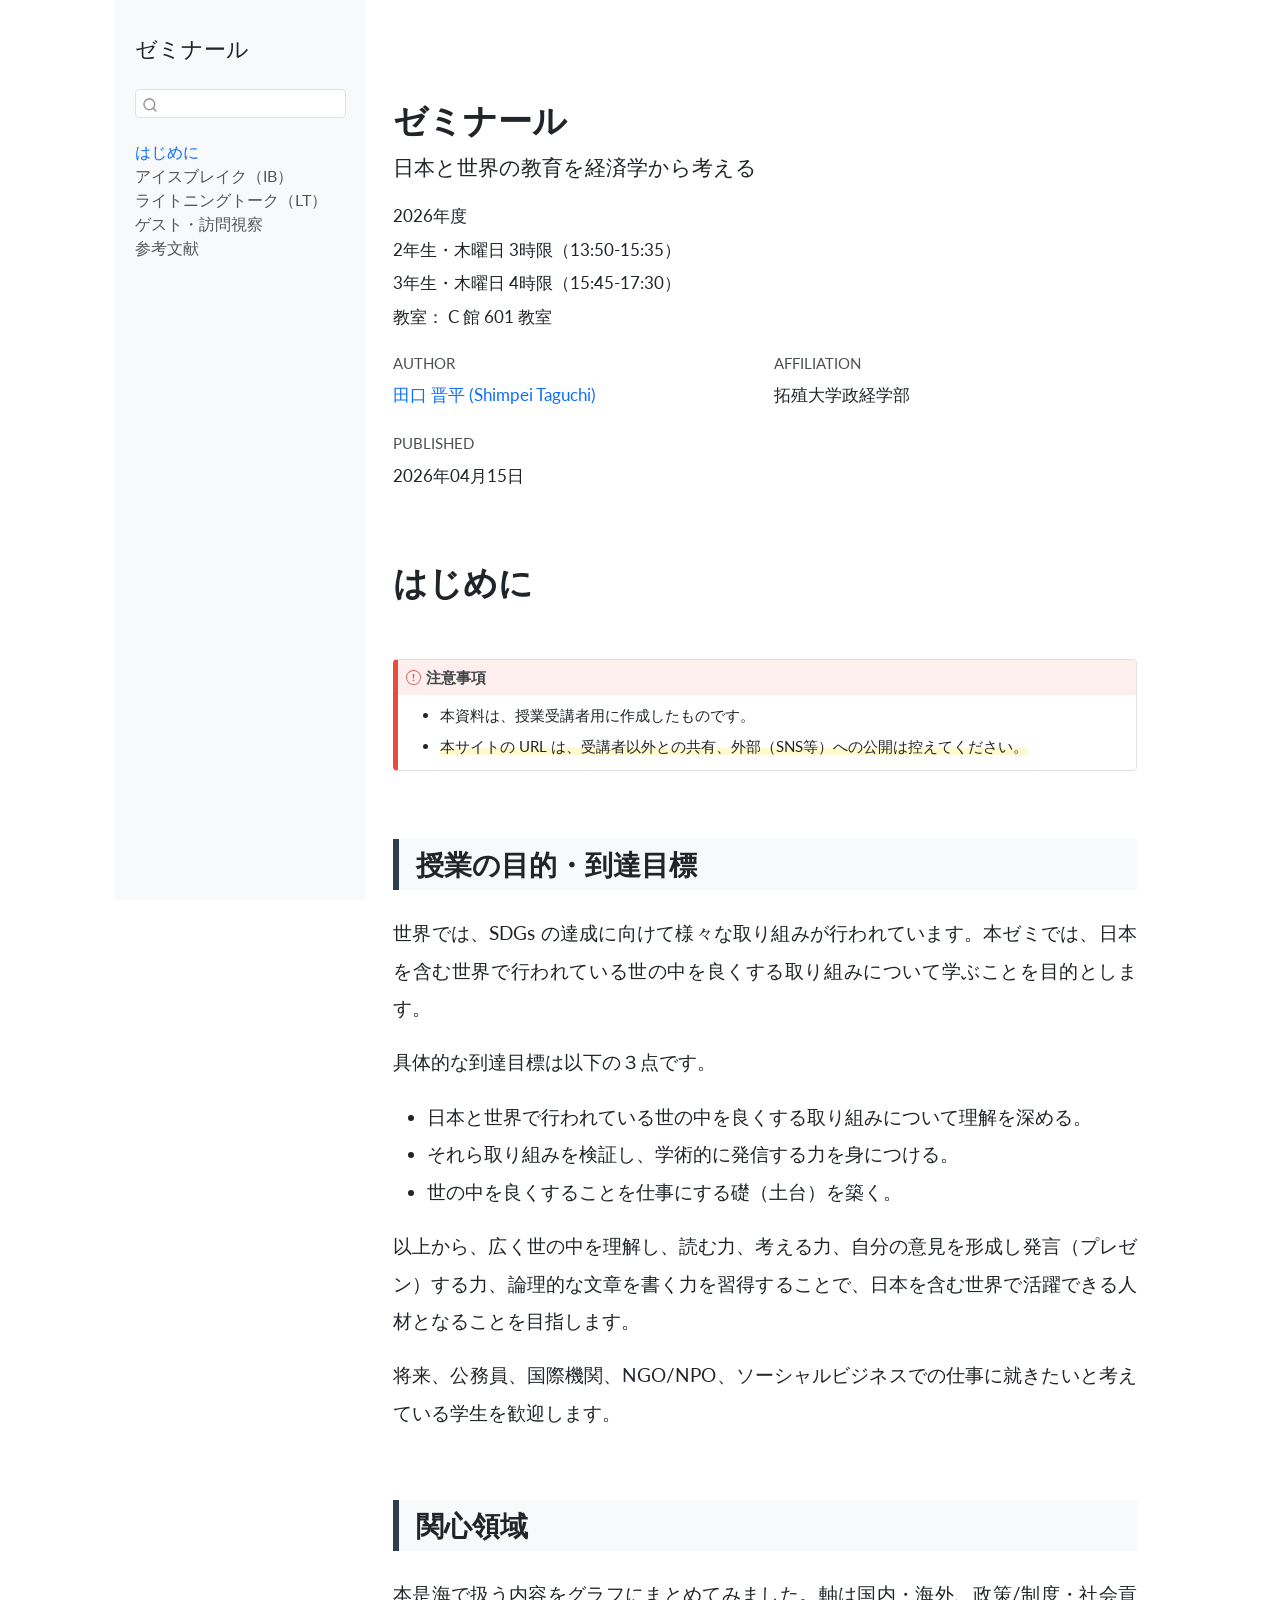
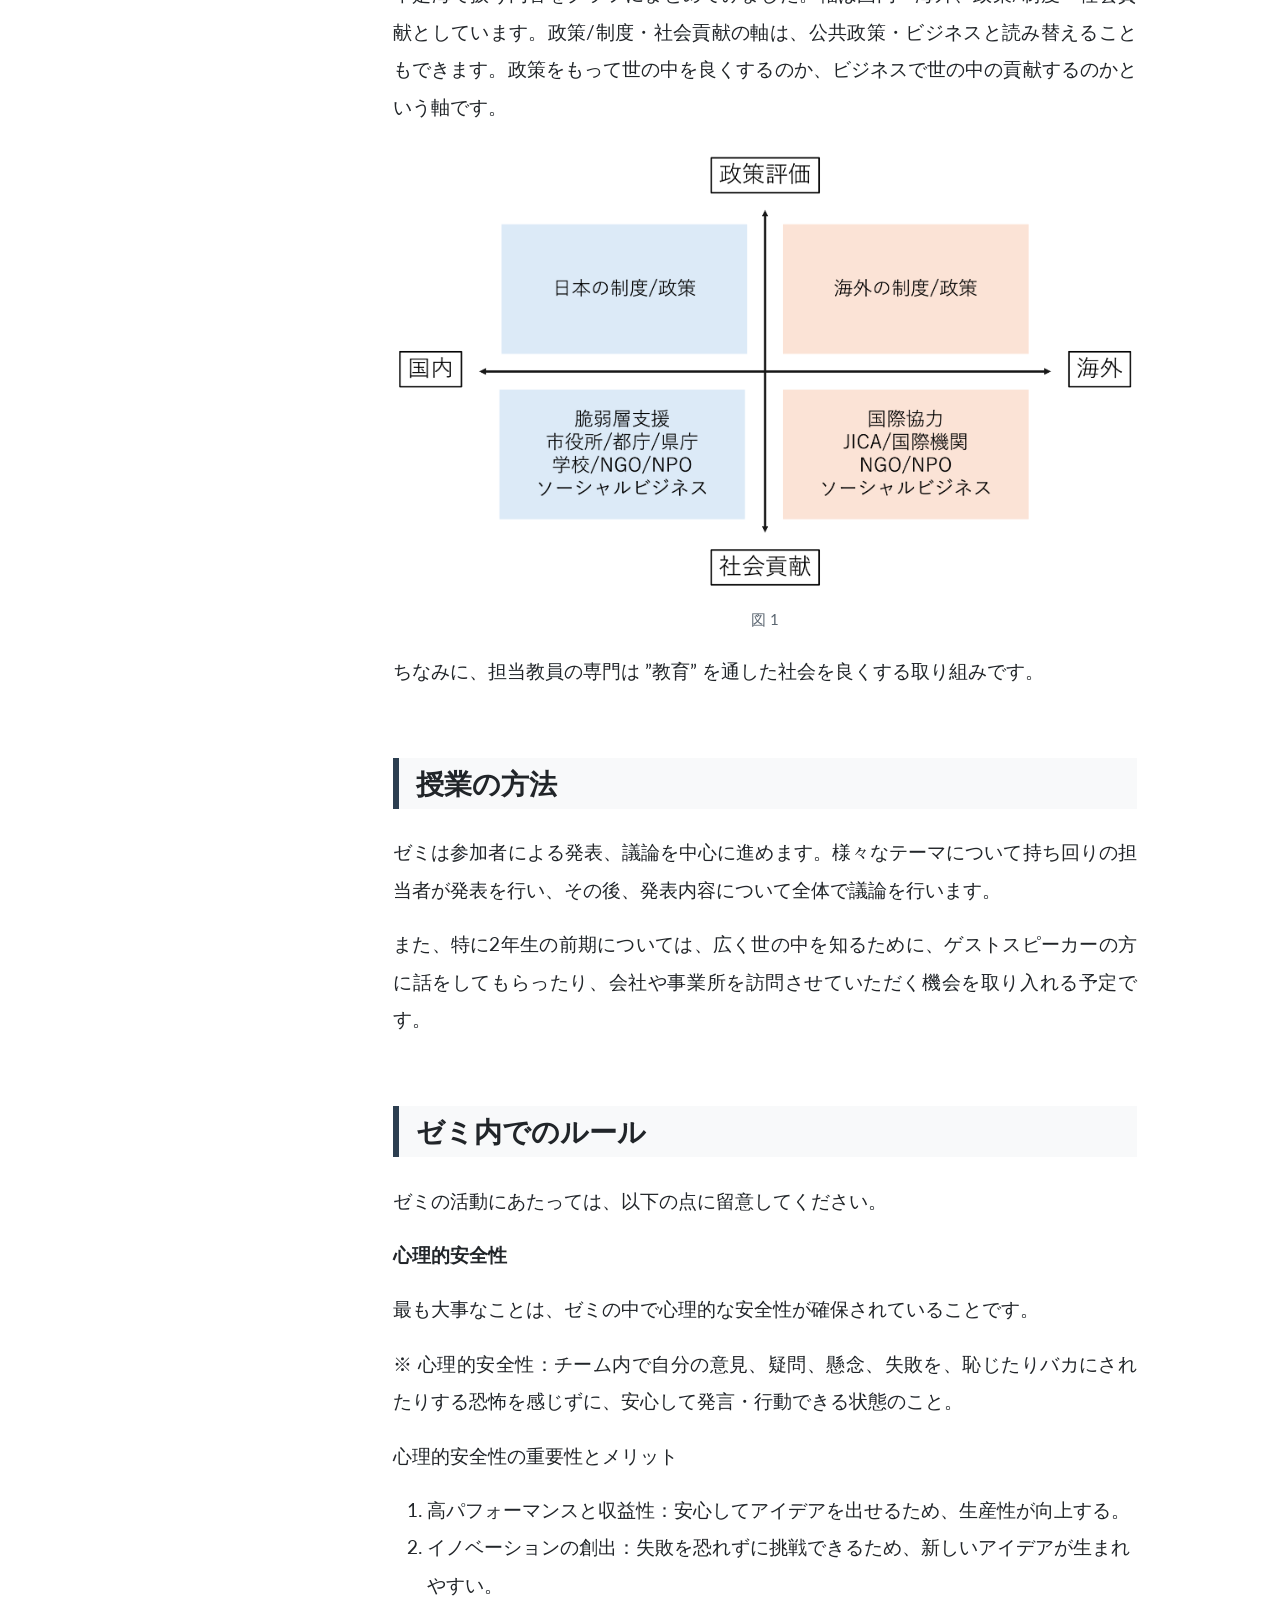
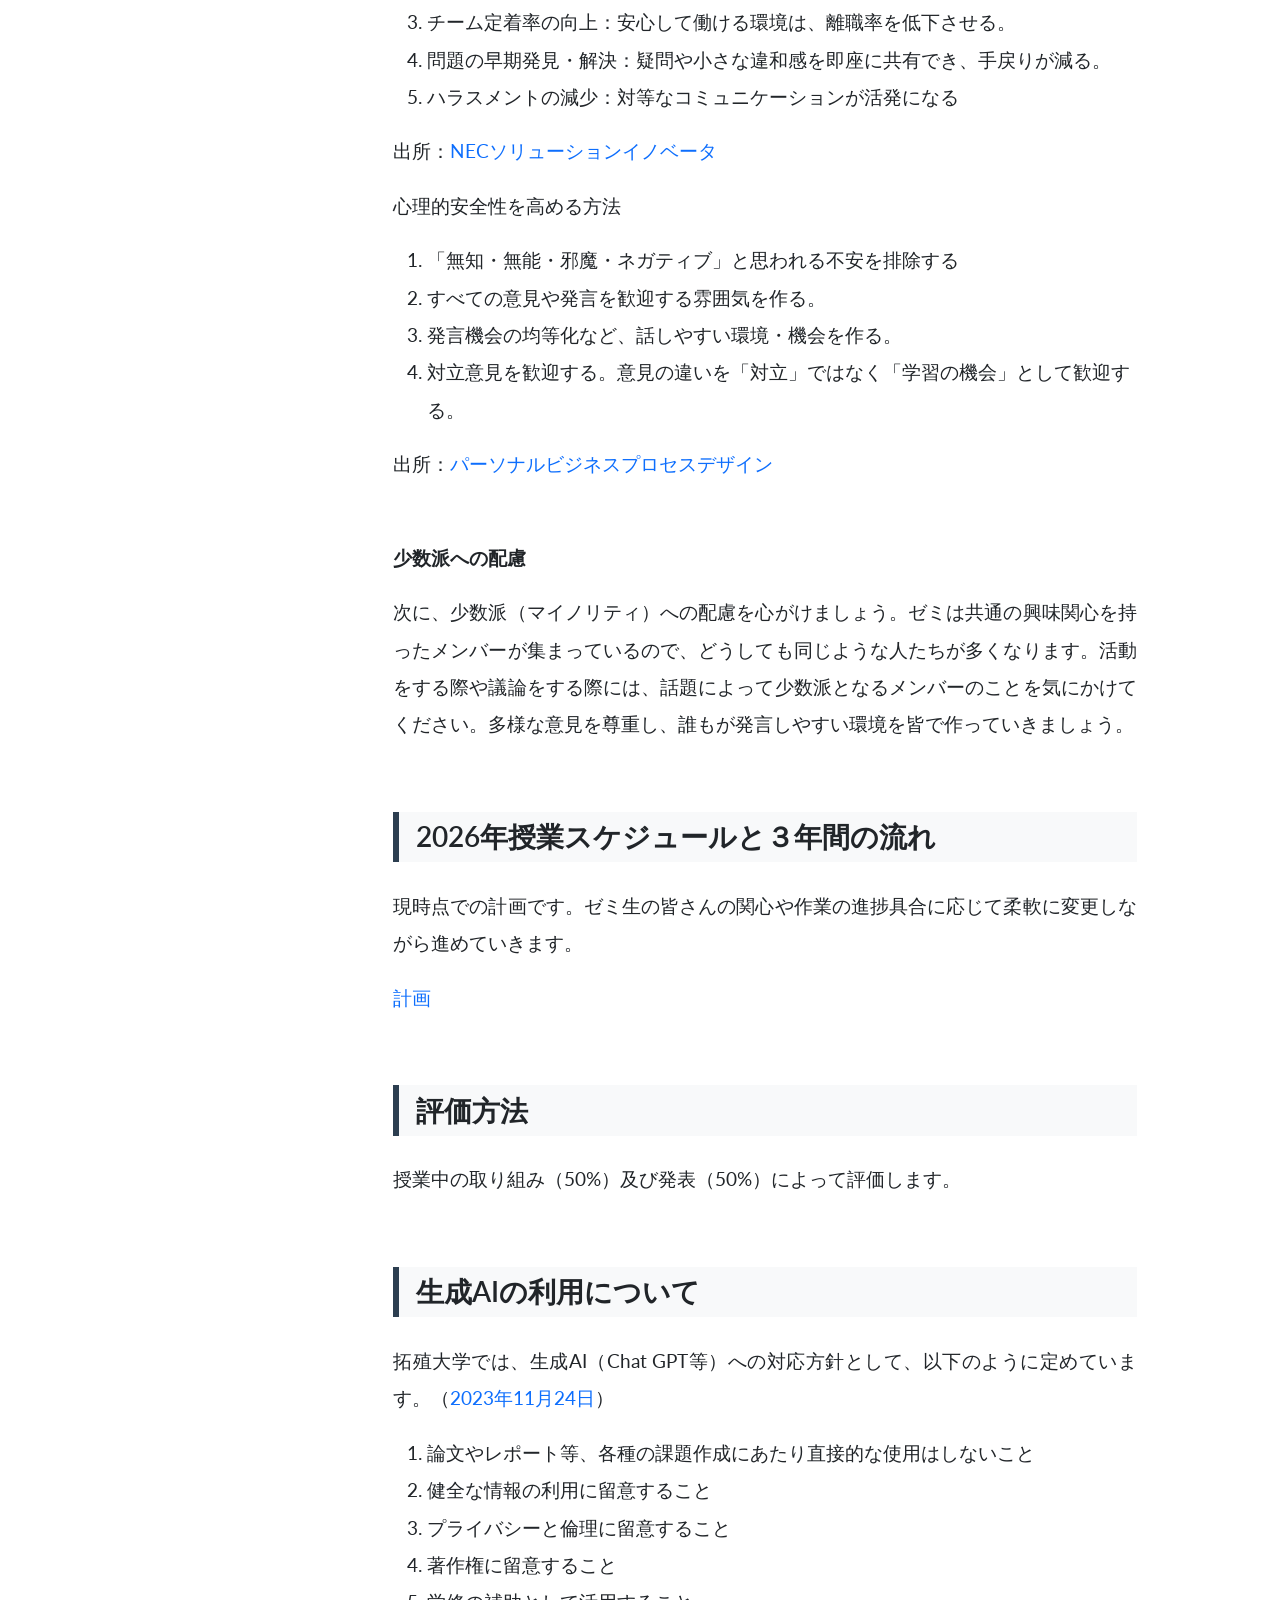
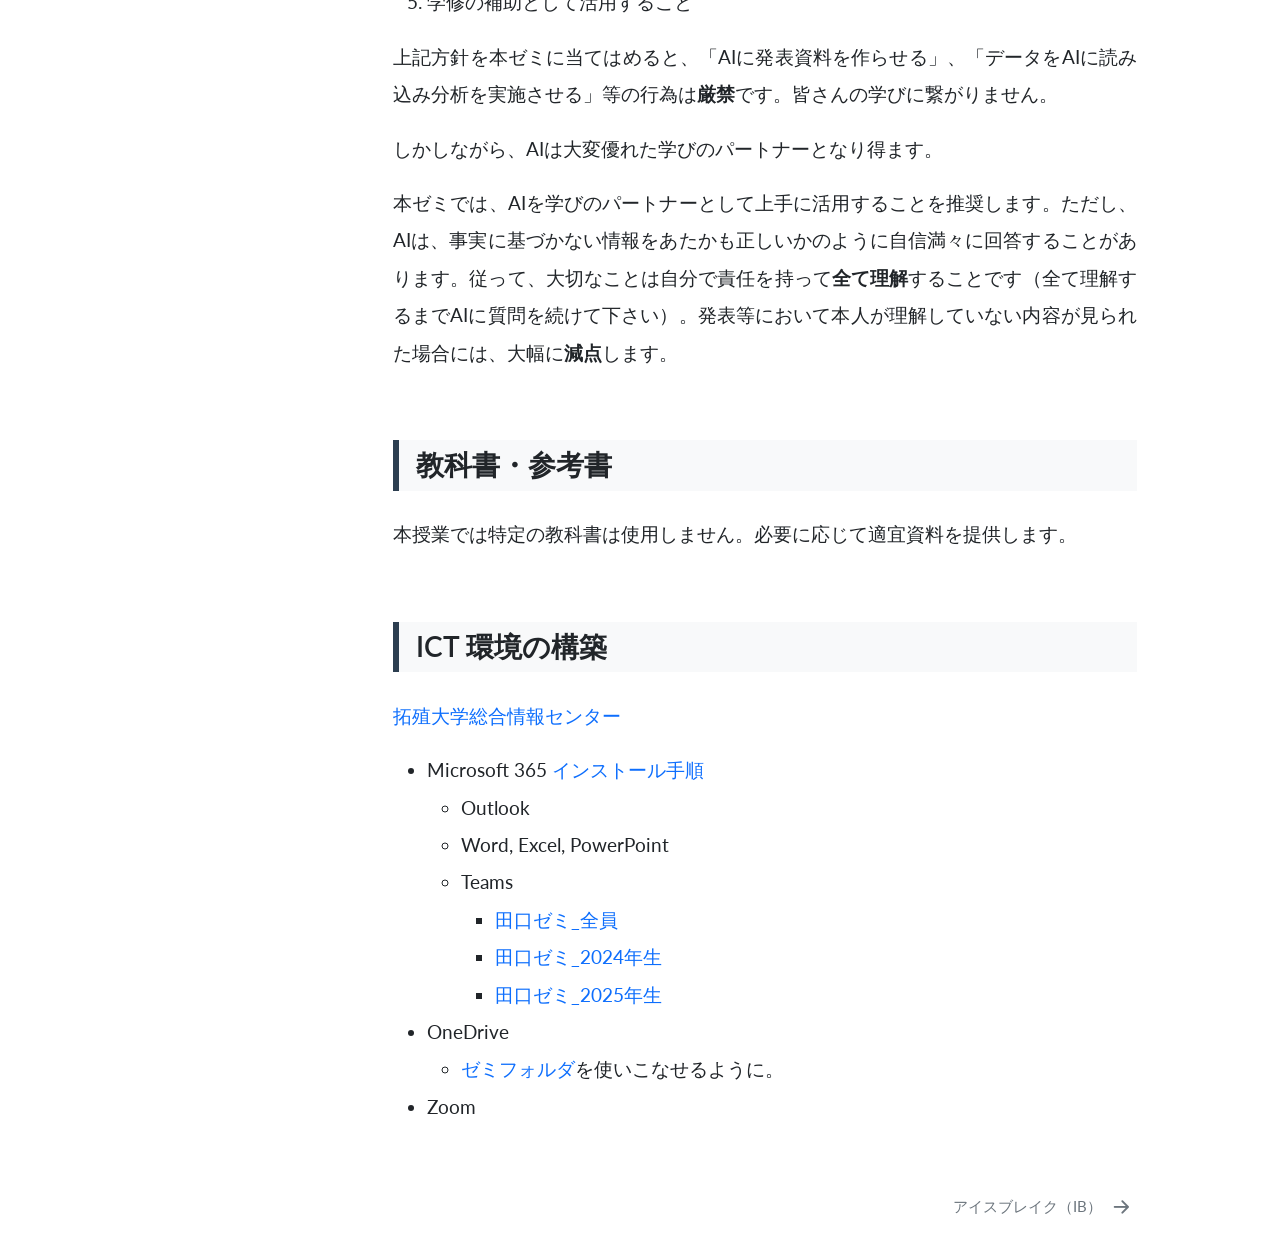
==== index.html @ fc362d79 "Built site for gh-pages" ====
<!DOCTYPE html>
<html xmlns="http://www.w3.org/1999/xhtml" lang="en" xml:lang="en"><head>

<meta charset="utf-8">
<meta name="generator" content="quarto-1.8.27">

<meta name="viewport" content="width=device-width, initial-scale=1.0, user-scalable=yes">

<meta name="author" content="田口 晋平 (Shimpei Taguchi)">
<meta name="description" content="2026年度 2年生・木曜日 3時限（13:50-15:35） 3年生・木曜日 4時限（15:45-17:30） 教室： C 館 601 教室">

<title>ゼミナール</title>
<style>
code{white-space: pre-wrap;}
span.smallcaps{font-variant: small-caps;}
div.columns{display: flex; gap: min(4vw, 1.5em);}
div.column{flex: auto; overflow-x: auto;}
div.hanging-indent{margin-left: 1.5em; text-indent: -1.5em;}
ul.task-list{list-style: none;}
ul.task-list li input[type="checkbox"] {
  width: 0.8em;
  margin: 0 0.8em 0.2em -1em; /* quarto-specific, see https://github.com/quarto-dev/quarto-cli/issues/4556 */ 
  vertical-align: middle;
}
</style>


<script src="site_libs/quarto-nav/quarto-nav.js"></script>
<script src="site_libs/quarto-nav/headroom.min.js"></script>
<script src="site_libs/clipboard/clipboard.min.js"></script>
<script src="site_libs/quarto-search/autocomplete.umd.js"></script>
<script src="site_libs/quarto-search/fuse.min.js"></script>
<script src="site_libs/quarto-search/quarto-search.js"></script>
<meta name="quarto:offset" content="./">
<link href="./icebreak.html" rel="next">
<script src="site_libs/quarto-html/quarto.js" type="module"></script>
<script src="site_libs/quarto-html/tabsets/tabsets.js" type="module"></script>
<script src="site_libs/quarto-html/axe/axe-check.js" type="module"></script>
<script src="site_libs/quarto-html/popper.min.js"></script>
<script src="site_libs/quarto-html/tippy.umd.min.js"></script>
<script src="site_libs/quarto-html/anchor.min.js"></script>
<link href="site_libs/quarto-html/tippy.css" rel="stylesheet">
<link href="site_libs/quarto-html/quarto-syntax-highlighting-ed96de9b727972fe78a7b5d16c58bf87.css" rel="stylesheet" id="quarto-text-highlighting-styles">
<script src="site_libs/bootstrap/bootstrap.min.js"></script>
<link href="site_libs/bootstrap/bootstrap-icons.css" rel="stylesheet">
<link href="site_libs/bootstrap/bootstrap-769085d14d2d0483843472aedb9f3690.min.css" rel="stylesheet" append-hash="true" id="quarto-bootstrap" data-mode="light">
<script id="quarto-search-options" type="application/json">{
  "location": "sidebar",
  "copy-button": false,
  "collapse-after": 3,
  "panel-placement": "start",
  "type": "textbox",
  "limit": 50,
  "keyboard-shortcut": [
    "f",
    "/",
    "s"
  ],
  "show-item-context": false,
  "language": {
    "search-no-results-text": "No results",
    "search-matching-documents-text": "matching documents",
    "search-copy-link-title": "Copy link to search",
    "search-hide-matches-text": "Hide additional matches",
    "search-more-match-text": "more match in this document",
    "search-more-matches-text": "more matches in this document",
    "search-clear-button-title": "Clear",
    "search-text-placeholder": "",
    "search-detached-cancel-button-title": "Cancel",
    "search-submit-button-title": "Submit",
    "search-label": "Search"
  }
}</script>
<meta name="robots" content="noindex, nofollow">


</head>

<body class="nav-sidebar floating fullcontent quarto-light">

<div id="quarto-search-results"></div>
  <header id="quarto-header" class="headroom fixed-top">
  <nav class="quarto-secondary-nav">
    <div class="container-fluid d-flex">
      <button type="button" class="quarto-btn-toggle btn" data-bs-toggle="collapse" role="button" data-bs-target=".quarto-sidebar-collapse-item" aria-controls="quarto-sidebar" aria-expanded="false" aria-label="Toggle sidebar navigation" onclick="if (window.quartoToggleHeadroom) { window.quartoToggleHeadroom(); }">
        <i class="bi bi-layout-text-sidebar-reverse"></i>
      </button>
        <nav class="quarto-page-breadcrumbs" aria-label="breadcrumb"><ol class="breadcrumb"><li class="breadcrumb-item"><a href="./index.html">はじめに</a></li></ol></nav>
        <a class="flex-grow-1" role="navigation" data-bs-toggle="collapse" data-bs-target=".quarto-sidebar-collapse-item" aria-controls="quarto-sidebar" aria-expanded="false" aria-label="Toggle sidebar navigation" onclick="if (window.quartoToggleHeadroom) { window.quartoToggleHeadroom(); }">      
        </a>
      <button type="button" class="btn quarto-search-button" aria-label="Search" onclick="window.quartoOpenSearch();">
        <i class="bi bi-search"></i>
      </button>
    </div>
  </nav>
</header>
<!-- content -->
<div id="quarto-content" class="quarto-container page-columns page-rows-contents page-layout-article">
<!-- sidebar -->
  <nav id="quarto-sidebar" class="sidebar collapse collapse-horizontal quarto-sidebar-collapse-item sidebar-navigation floating overflow-auto">
    <div class="pt-lg-2 mt-2 text-left sidebar-header">
    <div class="sidebar-title mb-0 py-0">
      <a href="./">ゼミナール</a> 
    </div>
      </div>
        <div class="mt-2 flex-shrink-0 align-items-center">
        <div class="sidebar-search">
        <div id="quarto-search" class="" title="Search"></div>
        </div>
        </div>
    <div class="sidebar-menu-container"> 
    <ul class="list-unstyled mt-1">
        <li class="sidebar-item">
  <div class="sidebar-item-container"> 
  <a href="./index.html" class="sidebar-item-text sidebar-link active">
 <span class="menu-text">はじめに</span></a>
  </div>
</li>
        <li class="sidebar-item">
  <div class="sidebar-item-container"> 
  <a href="./icebreak.html" class="sidebar-item-text sidebar-link"><span class="chapter-title">アイスブレイク（IB）</span></a>
  </div>
</li>
        <li class="sidebar-item">
  <div class="sidebar-item-container"> 
  <a href="./lightning_talks.html" class="sidebar-item-text sidebar-link"><span class="chapter-title">ライトニングトーク（LT）</span></a>
  </div>
</li>
        <li class="sidebar-item">
  <div class="sidebar-item-container"> 
  <a href="./guests_visits.html" class="sidebar-item-text sidebar-link"><span class="chapter-title">ゲスト・訪問視察</span></a>
  </div>
</li>
        <li class="sidebar-item">
  <div class="sidebar-item-container"> 
  <a href="./references.html" class="sidebar-item-text sidebar-link">
 <span class="menu-text">参考文献</span></a>
  </div>
</li>
    </ul>
    </div>
</nav>
<div id="quarto-sidebar-glass" class="quarto-sidebar-collapse-item" data-bs-toggle="collapse" data-bs-target=".quarto-sidebar-collapse-item"></div>
<!-- margin-sidebar -->
    
<!-- main -->
<main class="content" id="quarto-document-content">

<header id="title-block-header" class="quarto-title-block default">
<div class="quarto-title">
<h1 class="title">ゼミナール</h1>
<p class="subtitle lead">日本と世界の教育を経済学から考える</p>
</div>

<div>
  <div class="description">
    <p>2026年度<br>
    2年生・木曜日 3時限（13:50-15:35）<br>
    3年生・木曜日 4時限（15:45-17:30）<br>
    教室： C 館 601 教室</p>
  </div>
</div>

<div class="quarto-title-meta-author">
  <div class="quarto-title-meta-heading">Author</div>
  <div class="quarto-title-meta-heading">Affiliation</div>
  
    <div class="quarto-title-meta-contents">
    <p class="author"><a href="https://researchmap.jp/shimpei_taguchi">田口 晋平 (Shimpei Taguchi)</a> </p>
  </div>
  <div class="quarto-title-meta-contents">
        <p class="affiliation">
            拓殖大学政経学部
          </p>
      </div>
  </div>

<div class="quarto-title-meta">

      
    <div>
    <div class="quarto-title-meta-heading">Published</div>
    <div class="quarto-title-meta-contents">
      <p class="date">2026年04月15日</p>
    </div>
  </div>
  
    
  </div>
  


</header>


<section id="はじめに" class="level1 unnumbered">
<h1 class="unnumbered">はじめに</h1>
<div style="margin-top: 3.0em;">

</div>
<div class="callout callout-style-default callout-important callout-titled">
<div class="callout-header d-flex align-content-center">
<div class="callout-icon-container">
<i class="callout-icon"></i>
</div>
<div class="callout-title-container flex-fill">
<span class="screen-reader-only">Important</span>注意事項
</div>
</div>
<div class="callout-body-container callout-body">
<ul>
<li>本資料は、授業受講者用に作成したものです。</li>
<li><span class="marker">本サイトの URL は、受講者以外との共有、外部（SNS等）への公開は控えてください。</span></li>
</ul>
</div>
</div>
<section id="授業の目的到達目標" class="level2">
<h2 class="anchored" data-anchor-id="授業の目的到達目標">授業の目的・到達目標</h2>
<p>世界では、SDGs の達成に向けて様々な取り組みが行われています。本ゼミでは、日本を含む世界で行われている世の中を良くする取り組みについて学ぶことを目的とします。</p>
<p>具体的な到達目標は以下の３点です。</p>
<ul>
<li>日本と世界で行われている世の中を良くする取り組みについて理解を深める。<br>
</li>
<li>それら取り組みを検証し、学術的に発信する力を身につける。<br>
</li>
<li>世の中を良くすることを仕事にする礎（土台）を築く。</li>
</ul>
<p>以上から、広く世の中を理解し、読む力、考える力、自分の意見を形成し発言（プレゼン）する力、論理的な文章を書く力を習得することで、日本を含む世界で活躍できる人材となることを目指します。</p>
<p>将来、公務員、国際機関、NGO/NPO、ソーシャルビジネスでの仕事に就きたいと考えている学生を歓迎します。</p>
</section>
<section id="関心領域" class="level2">
<h2 class="anchored" data-anchor-id="関心領域">関心領域</h2>
<p>本是海で扱う内容をグラフにまとめてみました。軸は国内・海外、政策/制度・社会貢献としています。政策/制度・社会貢献の軸は、公共政策・ビジネスと読み替えることもできます。政策をもって世の中を良くするのか、ビジネスで世の中の貢献するのかという軸です。</p>
<div style="margin-top: 1.5em;">

</div>
<div id="fig-index-1" class="quarto-float quarto-figure quarto-figure-center anchored" width="100%">
<figure class="quarto-float quarto-float-fig figure">
<div aria-describedby="fig-index-1-caption-0ceaefa1-69ba-4598-a22c-09a6ac19f8ca">
<img src="images/index/index-1.png" id="fig-index-1" class="img-fluid figure-img" style="width:100.0%">
</div>
<figcaption class="quarto-float-caption-bottom quarto-float-caption quarto-float-fig quarto-uncaptioned" id="fig-index-1-caption-0ceaefa1-69ba-4598-a22c-09a6ac19f8ca">
図&nbsp;1
</figcaption>
</figure>
</div>
<p>ちなみに、担当教員の専門は ”教育” を通した社会を良くする取り組みです。</p>
</section>
<section id="授業の方法" class="level2">
<h2 class="anchored" data-anchor-id="授業の方法">授業の方法</h2>
<p>ゼミは参加者による発表、議論を中心に進めます。様々なテーマについて持ち回りの担当者が発表を行い、その後、発表内容について全体で議論を行います。</p>
<p>また、特に2年生の前期については、広く世の中を知るために、ゲストスピーカーの方に話をしてもらったり、会社や事業所を訪問させていただく機会を取り入れる予定です。</p>
</section>
<section id="ゼミ内でのルール" class="level2">
<h2 class="anchored" data-anchor-id="ゼミ内でのルール">ゼミ内でのルール</h2>
<p>ゼミの活動にあたっては、以下の点に留意してください。</p>
<p><strong>心理的安全性</strong></p>
<p>最も大事なことは、ゼミの中で心理的な安全性が確保されていることです。</p>
<p>※ 心理的安全性：チーム内で自分の意見、疑問、懸念、失敗を、恥じたりバカにされたりする恐怖を感じずに、安心して発言・行動できる状態のこと。</p>
<p>心理的安全性の重要性とメリット</p>
<ol type="1">
<li>高パフォーマンスと収益性：安心してアイデアを出せるため、生産性が向上する。<br>
</li>
<li>イノベーションの創出：失敗を恐れずに挑戦できるため、新しいアイデアが生まれやすい。<br>
</li>
<li>チーム定着率の向上：安心して働ける環境は、離職率を低下させる。<br>
</li>
<li>問題の早期発見・解決：疑問や小さな違和感を即座に共有でき、手戻りが減る。<br>
</li>
<li>ハラスメントの減少：対等なコミュニケーションが活発になる</li>
</ol>
<p>出所：<a href="https://www.nec-solutioninnovators.co.jp/sp/contents/column/20230609_psychological-safety.html">NECソリューションイノベータ</a></p>
<p>心理的安全性を高める方法</p>
<ol type="1">
<li>「無知・無能・邪魔・ネガティブ」と思われる不安を排除する<br>
</li>
<li>すべての意見や発言を歓迎する雰囲気を作る。<br>
</li>
<li>発言機会の均等化など、話しやすい環境・機会を作る。<br>
</li>
<li>対立意見を歓迎する。意見の違いを「対立」ではなく「学習の機会」として歓迎する。</li>
</ol>
<p>出所：<a href="https://www.persol-bd.co.jp/service/hrsolution/s-hr/column/psychological-safety/">パーソナルビジネスプロセスデザイン</a></p>
<div style="margin-top: 3.0em;">

</div>
<p><strong>少数派への配慮</strong></p>
<p>次に、少数派（マイノリティ）への配慮を心がけましょう。ゼミは共通の興味関心を持ったメンバーが集まっているので、どうしても同じような人たちが多くなります。活動をする際や議論をする際には、話題によって少数派となるメンバーのことを気にかけてください。多様な意見を尊重し、誰もが発言しやすい環境を皆で作っていきましょう。</p>
</section>
<section id="年授業スケジュールと３年間の流れ" class="level2">
<h2 class="anchored" data-anchor-id="年授業スケジュールと３年間の流れ">2026年授業スケジュールと３年間の流れ</h2>
<p>現時点での計画です。ゼミ生の皆さんの関心や作業の進捗具合に応じて柔軟に変更しながら進めていきます。</p>
<p><a href="https://takudai-my.sharepoint.com/:x:/r/personal/staguchi_takushoku-u_ac_jp/Documents/%E3%82%BC%E3%83%9F%E3%83%8A%E3%83%BC%E3%83%AB/%E8%A8%88%E7%94%BB_2026.xlsx?d=weab57bd9014f40baa2570433808f3c9d&amp;csf=1&amp;web=1&amp;e=aO1sUr">計画</a></p>
</section>
<section id="評価方法" class="level2">
<h2 class="anchored" data-anchor-id="評価方法">評価方法</h2>
<p>授業中の取り組み（50%）及び発表（50%）によって評価します。</p>
</section>
<section id="生成aiの利用について" class="level2">
<h2 class="anchored" data-anchor-id="生成aiの利用について">生成AIの利用について</h2>
<p>拓殖大学では、生成AI（Chat GPT等）への対応方針として、以下のように定めています。（<a href="https://www.takushoku-u.ac.jp/newsportal/summary/summary_231124_18958.html">2023年11月24日</a>）</p>
<ol type="1">
<li>論文やレポート等、各種の課題作成にあたり直接的な使用はしないこと</li>
<li>健全な情報の利用に留意すること</li>
<li>プライバシーと倫理に留意すること</li>
<li>著作権に留意すること</li>
<li>学修の補助として活用すること</li>
</ol>
<p>上記方針を本ゼミに当てはめると、「AIに発表資料を作らせる」、「データをAIに読み込み分析を実施させる」等の行為は<strong>厳禁</strong>です。皆さんの学びに繋がりません。</p>
<p>しかしながら、AIは大変優れた学びのパートナーとなり得ます。</p>
<p>本ゼミでは、AIを学びのパートナーとして上手に活用することを推奨します。ただし、AIは、事実に基づかない情報をあたかも正しいかのように自信満々に回答することがあります。従って、大切なことは自分で責任を持って<strong>全て理解</strong>することです（全て理解するまでAIに質問を続けて下さい）。発表等において本人が理解していない内容が見られた場合には、大幅に<strong>減点</strong>します。</p>
</section>
<section id="教科書参考書" class="level2">
<h2 class="anchored" data-anchor-id="教科書参考書">教科書・参考書</h2>
<p>本授業では特定の教科書は使用しません。必要に応じて適宜資料を提供します。</p>
</section>
<section id="ict-環境の構築" class="level2">
<h2 class="anchored" data-anchor-id="ict-環境の構築">ICT 環境の構築</h2>
<p><a href="http://www.cnc.takushoku-u.ac.jp/outer/user_guidance_menu.html">拓殖大学総合情報センター</a></p>
<ul>
<li>Microsoft 365 <a href="http://www.cnc.takushoku-u.ac.jp/outer/contents/updatefile/on-line_Student_Office365install_win.pdf">インストール手順</a>
<ul>
<li>Outlook</li>
<li>Word, Excel, PowerPoint</li>
<li>Teams
<ul>
<li><a href="https://teams.microsoft.com/l/team/19%3A72ztK_Y2_dN5E0EHVqcl9TFZdrFqY4KZFjgfEYz9vOI1%40thread.tacv2/conversations?groupId=a20038f8-eb81-46f9-8004-b5cad00efaf1&amp;tenantId=a20c76e1-5947-4f7e-8aaf-3b9f801ae49c">田口ゼミ_全員</a></li>
<li><a href="https://teams.microsoft.com/l/team/19%3A_kKPOcA1acws1GO91HDeYIVk_yO3RDIZPyUujkN_5yw1%40thread.tacv2/conversations?groupId=b7600c78-c5f7-4322-b65a-695452da9d76&amp;tenantId=a20c76e1-5947-4f7e-8aaf-3b9f801ae49c">田口ゼミ_2024年生</a></li>
<li><a href="https://teams.microsoft.com/l/team/19%3ATXpWQHPtJImGBigdFLFOykKvGMYjbVGNvivxiqhS0o01%40thread.tacv2/conversations?groupId=97cd7619-8dbd-405b-8168-826bac317ece&amp;tenantId=a20c76e1-5947-4f7e-8aaf-3b9f801ae49c">田口ゼミ_2025年生</a></li>
</ul></li>
</ul></li>
<li>OneDrive
<ul>
<li><a href="https://takudai-my.sharepoint.com/:f:/r/personal/staguchi_takushoku-u_ac_jp/Documents/%E3%82%BC%E3%83%9F%E3%83%8A%E3%83%BC%E3%83%AB?csf=1&amp;web=1&amp;e=qQRvFr">ゼミフォルダ</a>を使いこなせるように。</li>
</ul></li>
<li>Zoom</li>
</ul>


</section>
</section>

</main> <!-- /main -->
<script id="quarto-html-after-body" type="application/javascript">
  window.document.addEventListener("DOMContentLoaded", function (event) {
    const icon = "";
    const anchorJS = new window.AnchorJS();
    anchorJS.options = {
      placement: 'right',
      icon: icon
    };
    anchorJS.add('.anchored');
    const isCodeAnnotation = (el) => {
      for (const clz of el.classList) {
        if (clz.startsWith('code-annotation-')) {                     
          return true;
        }
      }
      return false;
    }
    const onCopySuccess = function(e) {
      // button target
      const button = e.trigger;
      // don't keep focus
      button.blur();
      // flash "checked"
      button.classList.add('code-copy-button-checked');
      var currentTitle = button.getAttribute("title");
      button.setAttribute("title", "Copied!");
      let tooltip;
      if (window.bootstrap) {
        button.setAttribute("data-bs-toggle", "tooltip");
        button.setAttribute("data-bs-placement", "left");
        button.setAttribute("data-bs-title", "Copied!");
        tooltip = new bootstrap.Tooltip(button, 
          { trigger: "manual", 
            customClass: "code-copy-button-tooltip",
            offset: [0, -8]});
        tooltip.show();    
      }
      setTimeout(function() {
        if (tooltip) {
          tooltip.hide();
          button.removeAttribute("data-bs-title");
          button.removeAttribute("data-bs-toggle");
          button.removeAttribute("data-bs-placement");
        }
        button.setAttribute("title", currentTitle);
        button.classList.remove('code-copy-button-checked');
      }, 1000);
      // clear code selection
      e.clearSelection();
    }
    const getTextToCopy = function(trigger) {
      const outerScaffold = trigger.parentElement.cloneNode(true);
      const codeEl = outerScaffold.querySelector('code');
      for (const childEl of codeEl.children) {
        if (isCodeAnnotation(childEl)) {
          childEl.remove();
        }
      }
      return codeEl.innerText;
    }
    const clipboard = new window.ClipboardJS('.code-copy-button:not([data-in-quarto-modal])', {
      text: getTextToCopy
    });
    clipboard.on('success', onCopySuccess);
    if (window.document.getElementById('quarto-embedded-source-code-modal')) {
      const clipboardModal = new window.ClipboardJS('.code-copy-button[data-in-quarto-modal]', {
        text: getTextToCopy,
        container: window.document.getElementById('quarto-embedded-source-code-modal')
      });
      clipboardModal.on('success', onCopySuccess);
    }
      var localhostRegex = new RegExp(/^(?:http|https):\/\/localhost\:?[0-9]*\//);
      var mailtoRegex = new RegExp(/^mailto:/);
        var filterRegex = new RegExp('/' + window.location.host + '/');
      var isInternal = (href) => {
          return filterRegex.test(href) || localhostRegex.test(href) || mailtoRegex.test(href);
      }
      // Inspect non-navigation links and adorn them if external
     var links = window.document.querySelectorAll('a[href]:not(.nav-link):not(.navbar-brand):not(.toc-action):not(.sidebar-link):not(.sidebar-item-toggle):not(.pagination-link):not(.no-external):not([aria-hidden]):not(.dropdown-item):not(.quarto-navigation-tool):not(.about-link)');
      for (var i=0; i<links.length; i++) {
        const link = links[i];
        if (!isInternal(link.href)) {
          // undo the damage that might have been done by quarto-nav.js in the case of
          // links that we want to consider external
          if (link.dataset.originalHref !== undefined) {
            link.href = link.dataset.originalHref;
          }
            // target, if specified
            link.setAttribute("target", "_blank");
            if (link.getAttribute("rel") === null) {
              link.setAttribute("rel", "noopener");
            }
        }
      }
    function tippyHover(el, contentFn, onTriggerFn, onUntriggerFn) {
      const config = {
        allowHTML: true,
        maxWidth: 500,
        delay: 100,
        arrow: false,
        appendTo: function(el) {
            return el.parentElement;
        },
        interactive: true,
        interactiveBorder: 10,
        theme: 'quarto',
        placement: 'bottom-start',
      };
      if (contentFn) {
        config.content = contentFn;
      }
      if (onTriggerFn) {
        config.onTrigger = onTriggerFn;
      }
      if (onUntriggerFn) {
        config.onUntrigger = onUntriggerFn;
      }
      window.tippy(el, config); 
    }
    const noterefs = window.document.querySelectorAll('a[role="doc-noteref"]');
    for (var i=0; i<noterefs.length; i++) {
      const ref = noterefs[i];
      tippyHover(ref, function() {
        // use id or data attribute instead here
        let href = ref.getAttribute('data-footnote-href') || ref.getAttribute('href');
        try { href = new URL(href).hash; } catch {}
        const id = href.replace(/^#\/?/, "");
        const note = window.document.getElementById(id);
        if (note) {
          return note.innerHTML;
        } else {
          return "";
        }
      });
    }
    const xrefs = window.document.querySelectorAll('a.quarto-xref');
    const processXRef = (id, note) => {
      // Strip column container classes
      const stripColumnClz = (el) => {
        el.classList.remove("page-full", "page-columns");
        if (el.children) {
          for (const child of el.children) {
            stripColumnClz(child);
          }
        }
      }
      stripColumnClz(note)
      if (id === null || id.startsWith('sec-')) {
        // Special case sections, only their first couple elements
        const container = document.createElement("div");
        if (note.children && note.children.length > 2) {
          container.appendChild(note.children[0].cloneNode(true));
          for (let i = 1; i < note.children.length; i++) {
            const child = note.children[i];
            if (child.tagName === "P" && child.innerText === "") {
              continue;
            } else {
              container.appendChild(child.cloneNode(true));
              break;
            }
          }
          if (window.Quarto?.typesetMath) {
            window.Quarto.typesetMath(container);
          }
          return container.innerHTML
        } else {
          if (window.Quarto?.typesetMath) {
            window.Quarto.typesetMath(note);
          }
          return note.innerHTML;
        }
      } else {
        // Remove any anchor links if they are present
        const anchorLink = note.querySelector('a.anchorjs-link');
        if (anchorLink) {
          anchorLink.remove();
        }
        if (window.Quarto?.typesetMath) {
          window.Quarto.typesetMath(note);
        }
        if (note.classList.contains("callout")) {
          return note.outerHTML;
        } else {
          return note.innerHTML;
        }
      }
    }
    for (var i=0; i<xrefs.length; i++) {
      const xref = xrefs[i];
      tippyHover(xref, undefined, function(instance) {
        instance.disable();
        let url = xref.getAttribute('href');
        let hash = undefined; 
        if (url.startsWith('#')) {
          hash = url;
        } else {
          try { hash = new URL(url).hash; } catch {}
        }
        if (hash) {
          const id = hash.replace(/^#\/?/, "");
          const note = window.document.getElementById(id);
          if (note !== null) {
            try {
              const html = processXRef(id, note.cloneNode(true));
              instance.setContent(html);
            } finally {
              instance.enable();
              instance.show();
            }
          } else {
            // See if we can fetch this
            fetch(url.split('#')[0])
            .then(res => res.text())
            .then(html => {
              const parser = new DOMParser();
              const htmlDoc = parser.parseFromString(html, "text/html");
              const note = htmlDoc.getElementById(id);
              if (note !== null) {
                const html = processXRef(id, note);
                instance.setContent(html);
              } 
            }).finally(() => {
              instance.enable();
              instance.show();
            });
          }
        } else {
          // See if we can fetch a full url (with no hash to target)
          // This is a special case and we should probably do some content thinning / targeting
          fetch(url)
          .then(res => res.text())
          .then(html => {
            const parser = new DOMParser();
            const htmlDoc = parser.parseFromString(html, "text/html");
            const note = htmlDoc.querySelector('main.content');
            if (note !== null) {
              // This should only happen for chapter cross references
              // (since there is no id in the URL)
              // remove the first header
              if (note.children.length > 0 && note.children[0].tagName === "HEADER") {
                note.children[0].remove();
              }
              const html = processXRef(null, note);
              instance.setContent(html);
            } 
          }).finally(() => {
            instance.enable();
            instance.show();
          });
        }
      }, function(instance) {
      });
    }
        let selectedAnnoteEl;
        const selectorForAnnotation = ( cell, annotation) => {
          let cellAttr = 'data-code-cell="' + cell + '"';
          let lineAttr = 'data-code-annotation="' +  annotation + '"';
          const selector = 'span[' + cellAttr + '][' + lineAttr + ']';
          return selector;
        }
        const selectCodeLines = (annoteEl) => {
          const doc = window.document;
          const targetCell = annoteEl.getAttribute("data-target-cell");
          const targetAnnotation = annoteEl.getAttribute("data-target-annotation");
          const annoteSpan = window.document.querySelector(selectorForAnnotation(targetCell, targetAnnotation));
          const lines = annoteSpan.getAttribute("data-code-lines").split(",");
          const lineIds = lines.map((line) => {
            return targetCell + "-" + line;
          })
          let top = null;
          let height = null;
          let parent = null;
          if (lineIds.length > 0) {
              //compute the position of the single el (top and bottom and make a div)
              const el = window.document.getElementById(lineIds[0]);
              top = el.offsetTop;
              height = el.offsetHeight;
              parent = el.parentElement.parentElement;
            if (lineIds.length > 1) {
              const lastEl = window.document.getElementById(lineIds[lineIds.length - 1]);
              const bottom = lastEl.offsetTop + lastEl.offsetHeight;
              height = bottom - top;
            }
            if (top !== null && height !== null && parent !== null) {
              // cook up a div (if necessary) and position it 
              let div = window.document.getElementById("code-annotation-line-highlight");
              if (div === null) {
                div = window.document.createElement("div");
                div.setAttribute("id", "code-annotation-line-highlight");
                div.style.position = 'absolute';
                parent.appendChild(div);
              }
              div.style.top = top - 2 + "px";
              div.style.height = height + 4 + "px";
              div.style.left = 0;
              let gutterDiv = window.document.getElementById("code-annotation-line-highlight-gutter");
              if (gutterDiv === null) {
                gutterDiv = window.document.createElement("div");
                gutterDiv.setAttribute("id", "code-annotation-line-highlight-gutter");
                gutterDiv.style.position = 'absolute';
                const codeCell = window.document.getElementById(targetCell);
                const gutter = codeCell.querySelector('.code-annotation-gutter');
                gutter.appendChild(gutterDiv);
              }
              gutterDiv.style.top = top - 2 + "px";
              gutterDiv.style.height = height + 4 + "px";
            }
            selectedAnnoteEl = annoteEl;
          }
        };
        const unselectCodeLines = () => {
          const elementsIds = ["code-annotation-line-highlight", "code-annotation-line-highlight-gutter"];
          elementsIds.forEach((elId) => {
            const div = window.document.getElementById(elId);
            if (div) {
              div.remove();
            }
          });
          selectedAnnoteEl = undefined;
        };
          // Handle positioning of the toggle
      window.addEventListener(
        "resize",
        throttle(() => {
          elRect = undefined;
          if (selectedAnnoteEl) {
            selectCodeLines(selectedAnnoteEl);
          }
        }, 10)
      );
      function throttle(fn, ms) {
      let throttle = false;
      let timer;
        return (...args) => {
          if(!throttle) { // first call gets through
              fn.apply(this, args);
              throttle = true;
          } else { // all the others get throttled
              if(timer) clearTimeout(timer); // cancel #2
              timer = setTimeout(() => {
                fn.apply(this, args);
                timer = throttle = false;
              }, ms);
          }
        };
      }
        const annoteTargets = window.document.querySelectorAll('.code-annotation-anchor');
        for (let i=0; i<annoteTargets.length; i++) {
          const annoteTarget = annoteTargets[i];
          const targetCell = annoteTarget.getAttribute("data-target-cell");
          const targetAnnotation = annoteTarget.getAttribute("data-target-annotation");
          const contentFn = () => {
            const content = window.document.querySelector(selectorForAnnotation(targetCell, targetAnnotation));
            if (content) {
              const tipContent = content.cloneNode(true);
              tipContent.classList.add("code-annotation-tip-content");
              return tipContent.outerHTML;
            }
          }
          const config = {
            allowHTML: true,
            content: contentFn,
            onShow: (instance) => {
              selectCodeLines(instance.reference);
              instance.reference.classList.add('code-annotation-active');
              window.tippy.hideAll();
            },
            onHide: (instance) => {
              unselectCodeLines();
              instance.reference.classList.remove('code-annotation-active');
            },
            maxWidth: 300,
            delay: [50, 0],
            duration: [200, 0],
            offset: [5, 10],
            arrow: true,
            trigger: 'click',
            appendTo: function(el) {
              return el.parentElement.parentElement.parentElement;
            },
            interactive: true,
            interactiveBorder: 10,
            theme: 'quarto',
            placement: 'right',
            positionFixed: true,
            popperOptions: {
              modifiers: [
              {
                name: 'flip',
                options: {
                  flipVariations: false, // true by default
                  allowedAutoPlacements: ['right'],
                  fallbackPlacements: ['right', 'top', 'top-start', 'top-end', 'bottom', 'bottom-start', 'bottom-end', 'left'],
                },
              },
              {
                name: 'preventOverflow',
                options: {
                  mainAxis: false,
                  altAxis: false
                }
              }
              ]        
            }      
          };
          window.tippy(annoteTarget, config); 
        }
    const findCites = (el) => {
      const parentEl = el.parentElement;
      if (parentEl) {
        const cites = parentEl.dataset.cites;
        if (cites) {
          return {
            el,
            cites: cites.split(' ')
          };
        } else {
          return findCites(el.parentElement)
        }
      } else {
        return undefined;
      }
    };
    var bibliorefs = window.document.querySelectorAll('a[role="doc-biblioref"]');
    for (var i=0; i<bibliorefs.length; i++) {
      const ref = bibliorefs[i];
      const citeInfo = findCites(ref);
      if (citeInfo) {
        tippyHover(citeInfo.el, function() {
          var popup = window.document.createElement('div');
          citeInfo.cites.forEach(function(cite) {
            var citeDiv = window.document.createElement('div');
            citeDiv.classList.add('hanging-indent');
            citeDiv.classList.add('csl-entry');
            var biblioDiv = window.document.getElementById('ref-' + cite);
            if (biblioDiv) {
              citeDiv.innerHTML = biblioDiv.innerHTML;
            }
            popup.appendChild(citeDiv);
          });
          return popup.innerHTML;
        });
      }
    }
  });
  </script>
<nav class="page-navigation">
  <div class="nav-page nav-page-previous">
  </div>
  <div class="nav-page nav-page-next">
      <a href="./icebreak.html" class="pagination-link" aria-label="アイスブレイク（IB）">
        <span class="nav-page-text"><span class="chapter-title">アイスブレイク（IB）</span></span> <i class="bi bi-arrow-right-short"></i>
      </a>
  </div>
</nav>
</div> <!-- /content -->




</body></html>
---- site_libs/quarto-html/tippy.css ----
.tippy-box[data-animation=fade][data-state=hidden]{opacity:0}[data-tippy-root]{max-width:calc(100vw - 10px)}.tippy-box{position:relative;background-color:#333;color:#fff;border-radius:4px;font-size:14px;line-height:1.4;white-space:normal;outline:0;transition-property:transform,visibility,opacity}.tippy-box[data-placement^=top]>.tippy-arrow{bottom:0}.tippy-box[data-placement^=top]>.tippy-arrow:before{bottom:-7px;left:0;border-width:8px 8px 0;border-top-color:initial;transform-origin:center top}.tippy-box[data-placement^=bottom]>.tippy-arrow{top:0}.tippy-box[data-placement^=bottom]>.tippy-arrow:before{top:-7px;left:0;border-width:0 8px 8px;border-bottom-color:initial;transform-origin:center bottom}.tippy-box[data-placement^=left]>.tippy-arrow{right:0}.tippy-box[data-placement^=left]>.tippy-arrow:before{border-width:8px 0 8px 8px;border-left-color:initial;right:-7px;transform-origin:center left}.tippy-box[data-placement^=right]>.tippy-arrow{left:0}.tippy-box[data-placement^=right]>.tippy-arrow:before{left:-7px;border-width:8px 8px 8px 0;border-right-color:initial;transform-origin:center right}.tippy-box[data-inertia][data-state=visible]{transition-timing-function:cubic-bezier(.54,1.5,.38,1.11)}.tippy-arrow{width:16px;height:16px;color:#333}.tippy-arrow:before{content:"";position:absolute;border-color:transparent;border-style:solid}.tippy-content{position:relative;padding:5px 9px;z-index:1}
---- site_libs/quarto-html/quarto-syntax-highlighting-ed96de9b727972fe78a7b5d16c58bf87.css ----
/* quarto syntax highlight colors */
:root {
  --quarto-hl-ot-color: #003B4F;
  --quarto-hl-at-color: #657422;
  --quarto-hl-ss-color: #20794D;
  --quarto-hl-an-color: #5E5E5E;
  --quarto-hl-fu-color: #4758AB;
  --quarto-hl-st-color: #20794D;
  --quarto-hl-cf-color: #003B4F;
  --quarto-hl-op-color: #5E5E5E;
  --quarto-hl-er-color: #AD0000;
  --quarto-hl-bn-color: #AD0000;
  --quarto-hl-al-color: #AD0000;
  --quarto-hl-va-color: #111111;
  --quarto-hl-bu-color: inherit;
  --quarto-hl-ex-color: inherit;
  --quarto-hl-pp-color: #AD0000;
  --quarto-hl-in-color: #5E5E5E;
  --quarto-hl-vs-color: #20794D;
  --quarto-hl-wa-color: #5E5E5E;
  --quarto-hl-do-color: #5E5E5E;
  --quarto-hl-im-color: #00769E;
  --quarto-hl-ch-color: #20794D;
  --quarto-hl-dt-color: #AD0000;
  --quarto-hl-fl-color: #AD0000;
  --quarto-hl-co-color: #5E5E5E;
  --quarto-hl-cv-color: #5E5E5E;
  --quarto-hl-cn-color: #8f5902;
  --quarto-hl-sc-color: #5E5E5E;
  --quarto-hl-dv-color: #AD0000;
  --quarto-hl-kw-color: #003B4F;
}

/* other quarto variables */
:root {
  --quarto-font-monospace: SFMono-Regular, Menlo, Monaco, Consolas, "Liberation Mono", "Courier New", monospace;
}

/* syntax highlight based on Pandoc's rules */
pre > code.sourceCode > span {
  color: #003B4F;
}

code.sourceCode > span {
  color: #003B4F;
}

div.sourceCode,
div.sourceCode pre.sourceCode {
  color: #003B4F;
}

/* Normal */
code span {
  color: #003B4F;
}

/* Alert */
code span.al {
  color: #AD0000;
  font-style: inherit;
}

/* Annotation */
code span.an {
  color: #5E5E5E;
  font-style: inherit;
}

/* Attribute */
code span.at {
  color: #657422;
  font-style: inherit;
}

/* BaseN */
code span.bn {
  color: #AD0000;
  font-style: inherit;
}

/* BuiltIn */
code span.bu {
  font-style: inherit;
}

/* ControlFlow */
code span.cf {
  color: #003B4F;
  font-weight: bold;
  font-style: inherit;
}

/* Char */
code span.ch {
  color: #20794D;
  font-style: inherit;
}

/* Constant */
code span.cn {
  color: #8f5902;
  font-style: inherit;
}

/* Comment */
code span.co {
  color: #5E5E5E;
  font-style: inherit;
}

/* CommentVar */
code span.cv {
  color: #5E5E5E;
  font-style: italic;
}

/* Documentation */
code span.do {
  color: #5E5E5E;
  font-style: italic;
}

/* DataType */
code span.dt {
  color: #AD0000;
  font-style: inherit;
}

/* DecVal */
code span.dv {
  color: #AD0000;
  font-style: inherit;
}

/* Error */
code span.er {
  color: #AD0000;
  font-style: inherit;
}

/* Extension */
code span.ex {
  font-style: inherit;
}

/* Float */
code span.fl {
  color: #AD0000;
  font-style: inherit;
}

/* Function */
code span.fu {
  color: #4758AB;
  font-style: inherit;
}

/* Import */
code span.im {
  color: #00769E;
  font-style: inherit;
}

/* Information */
code span.in {
  color: #5E5E5E;
  font-style: inherit;
}

/* Keyword */
code span.kw {
  color: #003B4F;
  font-weight: bold;
  font-style: inherit;
}

/* Operator */
code span.op {
  color: #5E5E5E;
  font-style: inherit;
}

/* Other */
code span.ot {
  color: #003B4F;
  font-style: inherit;
}

/* Preprocessor */
code span.pp {
  color: #AD0000;
  font-style: inherit;
}

/* SpecialChar */
code span.sc {
  color: #5E5E5E;
  font-style: inherit;
}

/* SpecialString */
code span.ss {
  color: #20794D;
  font-style: inherit;
}

/* String */
code span.st {
  color: #20794D;
  font-style: inherit;
}

/* Variable */
code span.va {
  color: #111111;
  font-style: inherit;
}

/* VerbatimString */
code span.vs {
  color: #20794D;
  font-style: inherit;
}

/* Warning */
code span.wa {
  color: #5E5E5E;
  font-style: italic;
}

.prevent-inlining {
  content: "</";
}

/*# sourceMappingURL=0920dd6d7437995b8cdf7429764427b1.css.map */
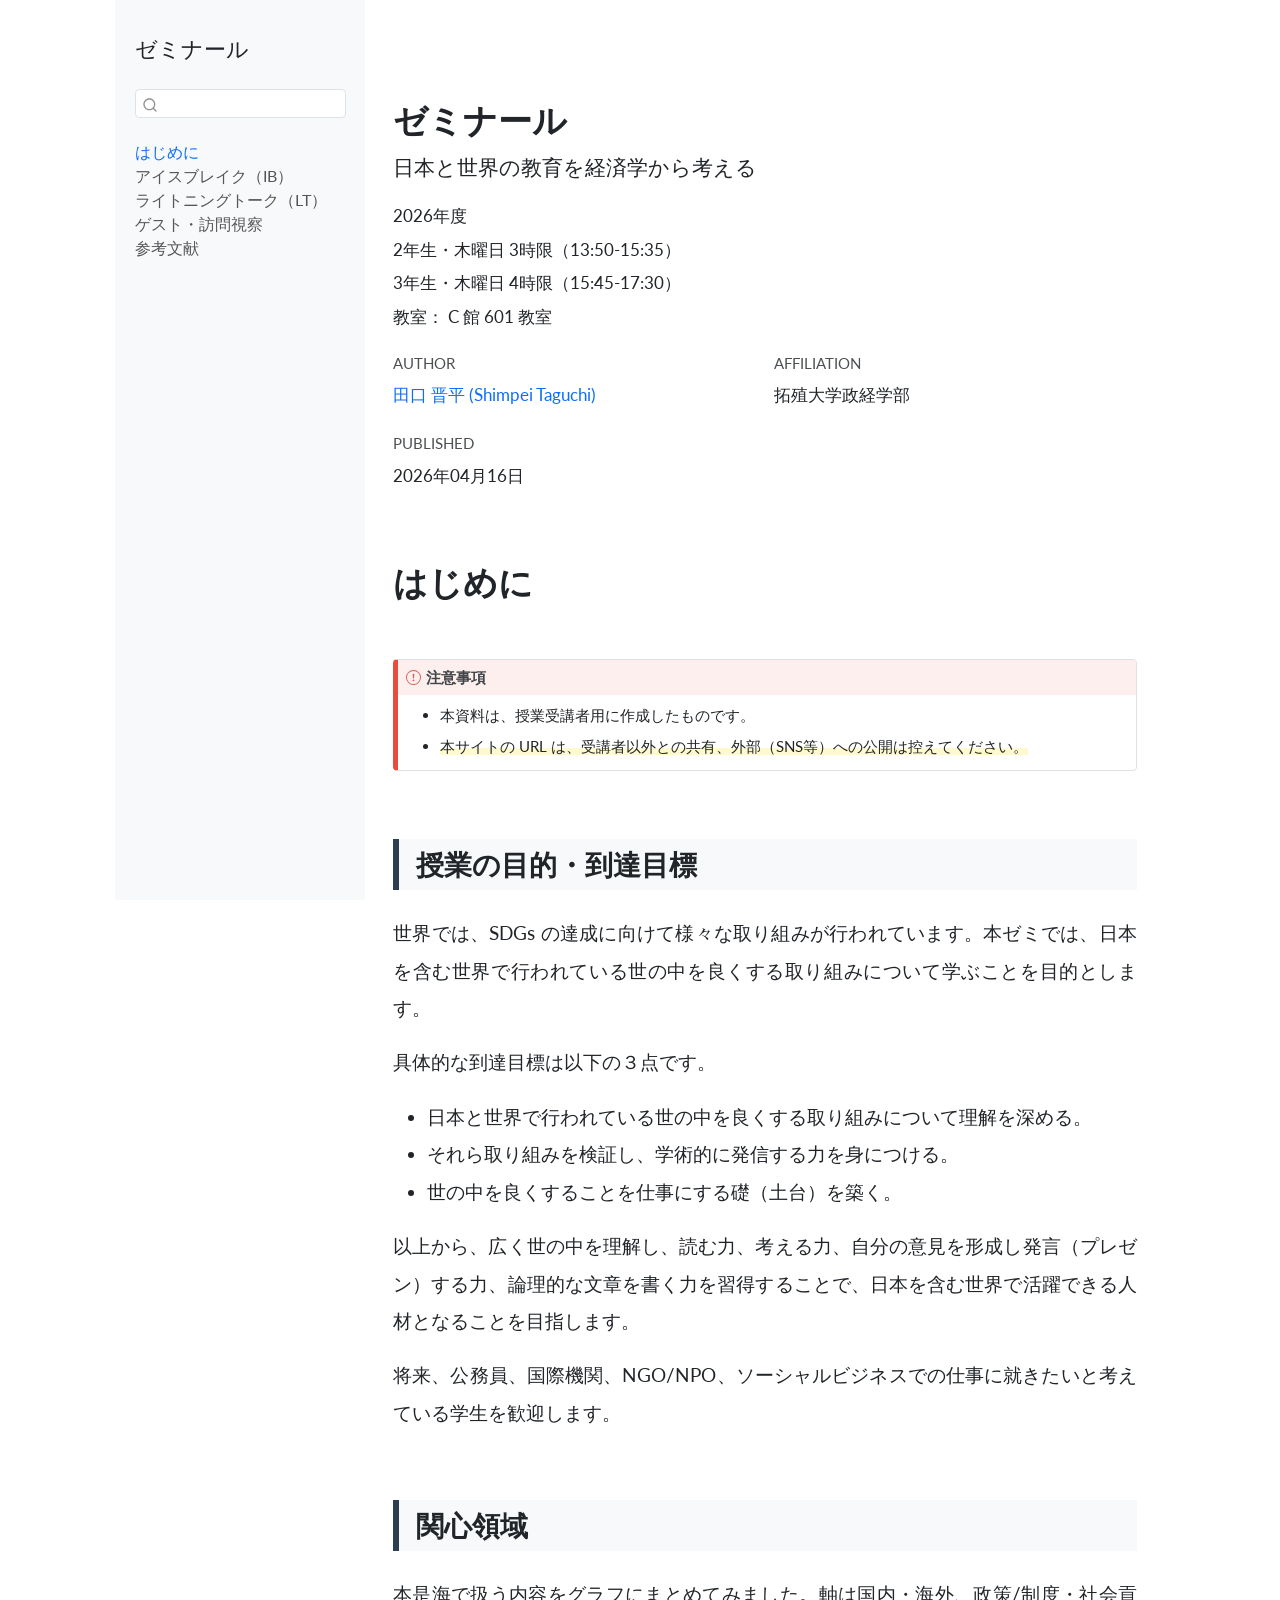
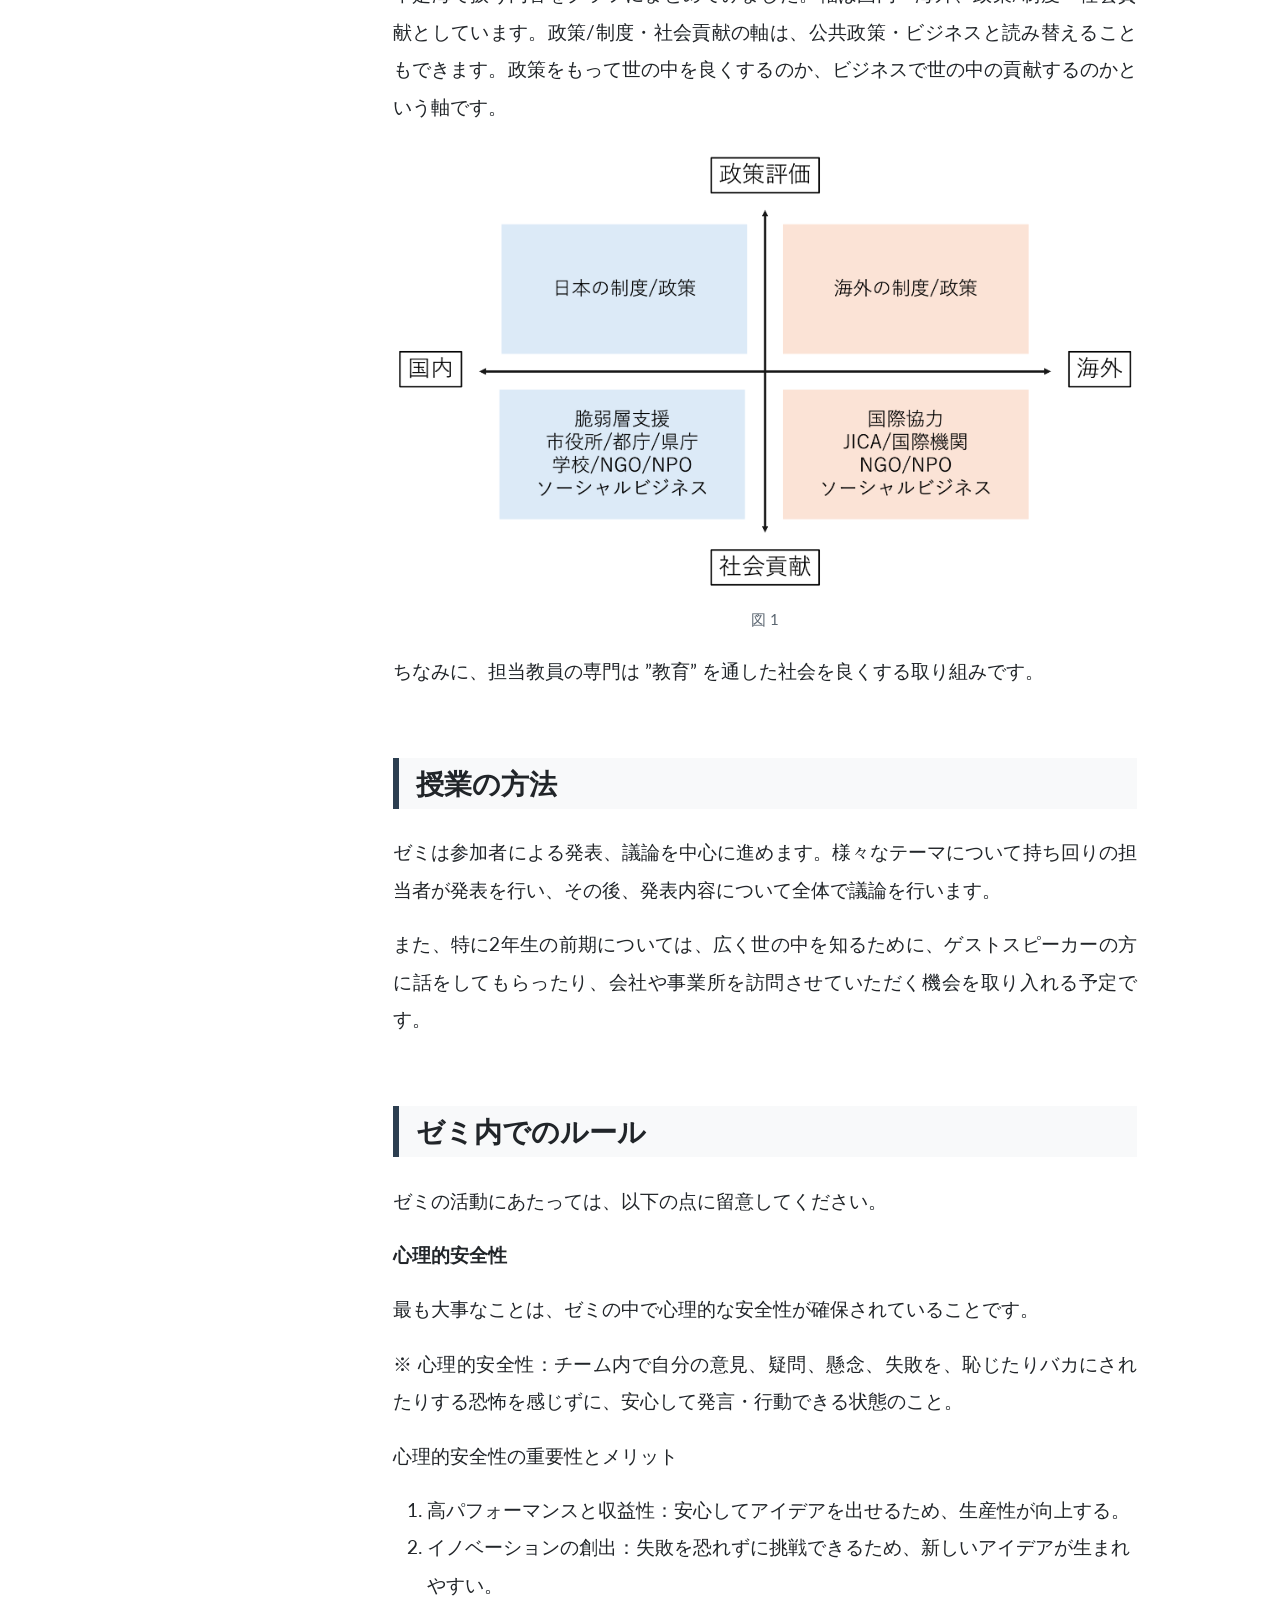
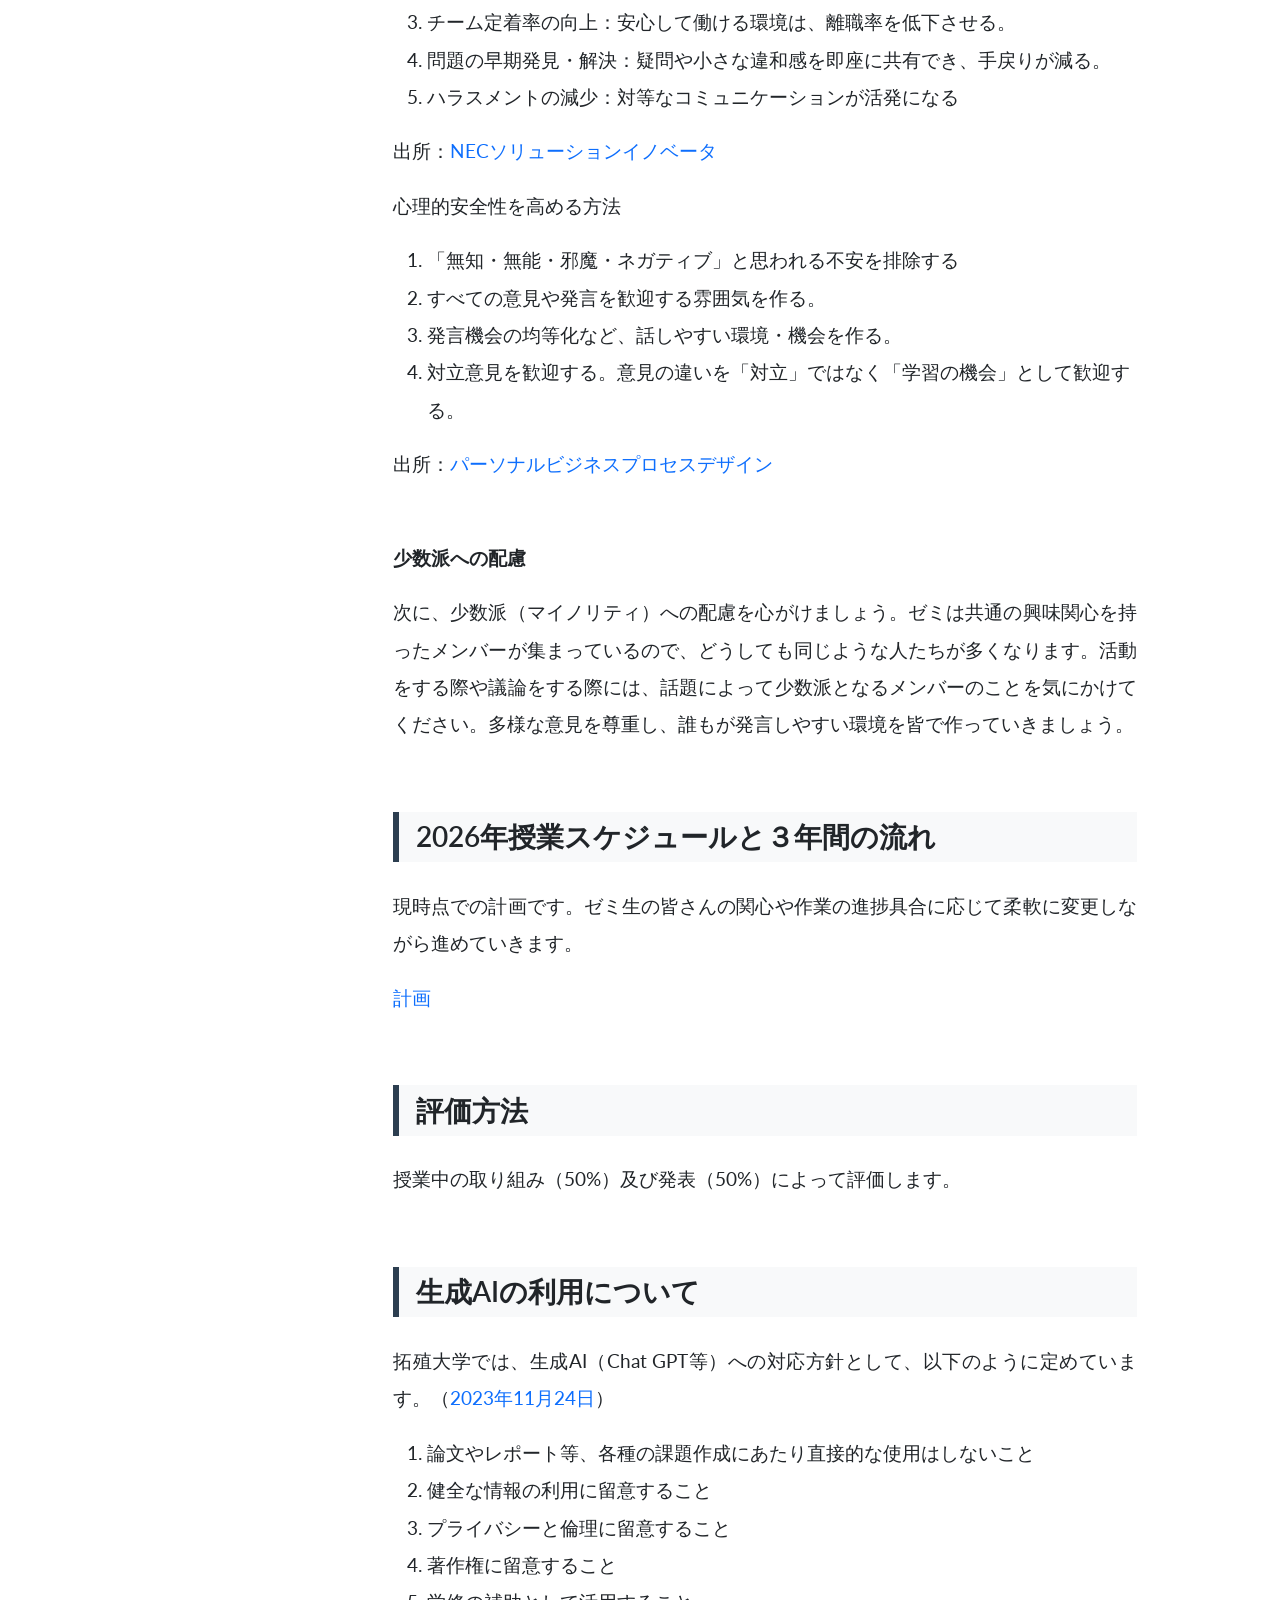
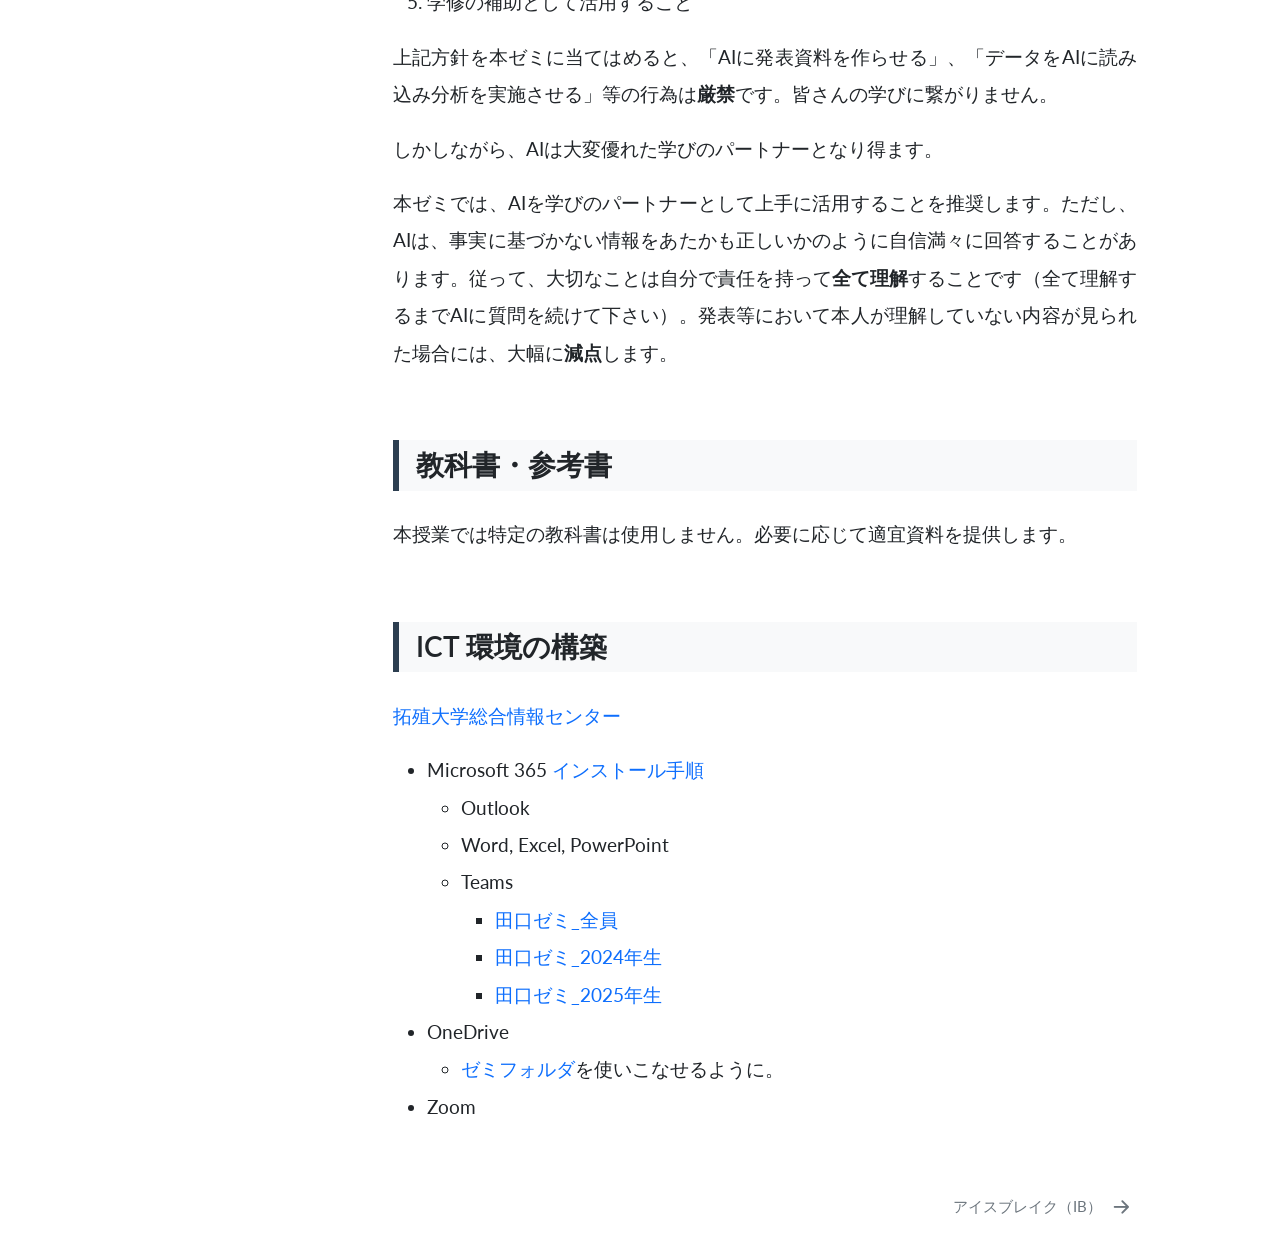
==== commit e4321746: "Built site for gh-pages" ====
--- a/index.html
+++ b/index.html
@@ -181,7 +181,7 @@
     <div>
     <div class="quarto-title-meta-heading">Published</div>
     <div class="quarto-title-meta-contents">
-      <p class="date">2026年04月15日</p>
+      <p class="date">2026年04月16日</p>
     </div>
   </div>
   
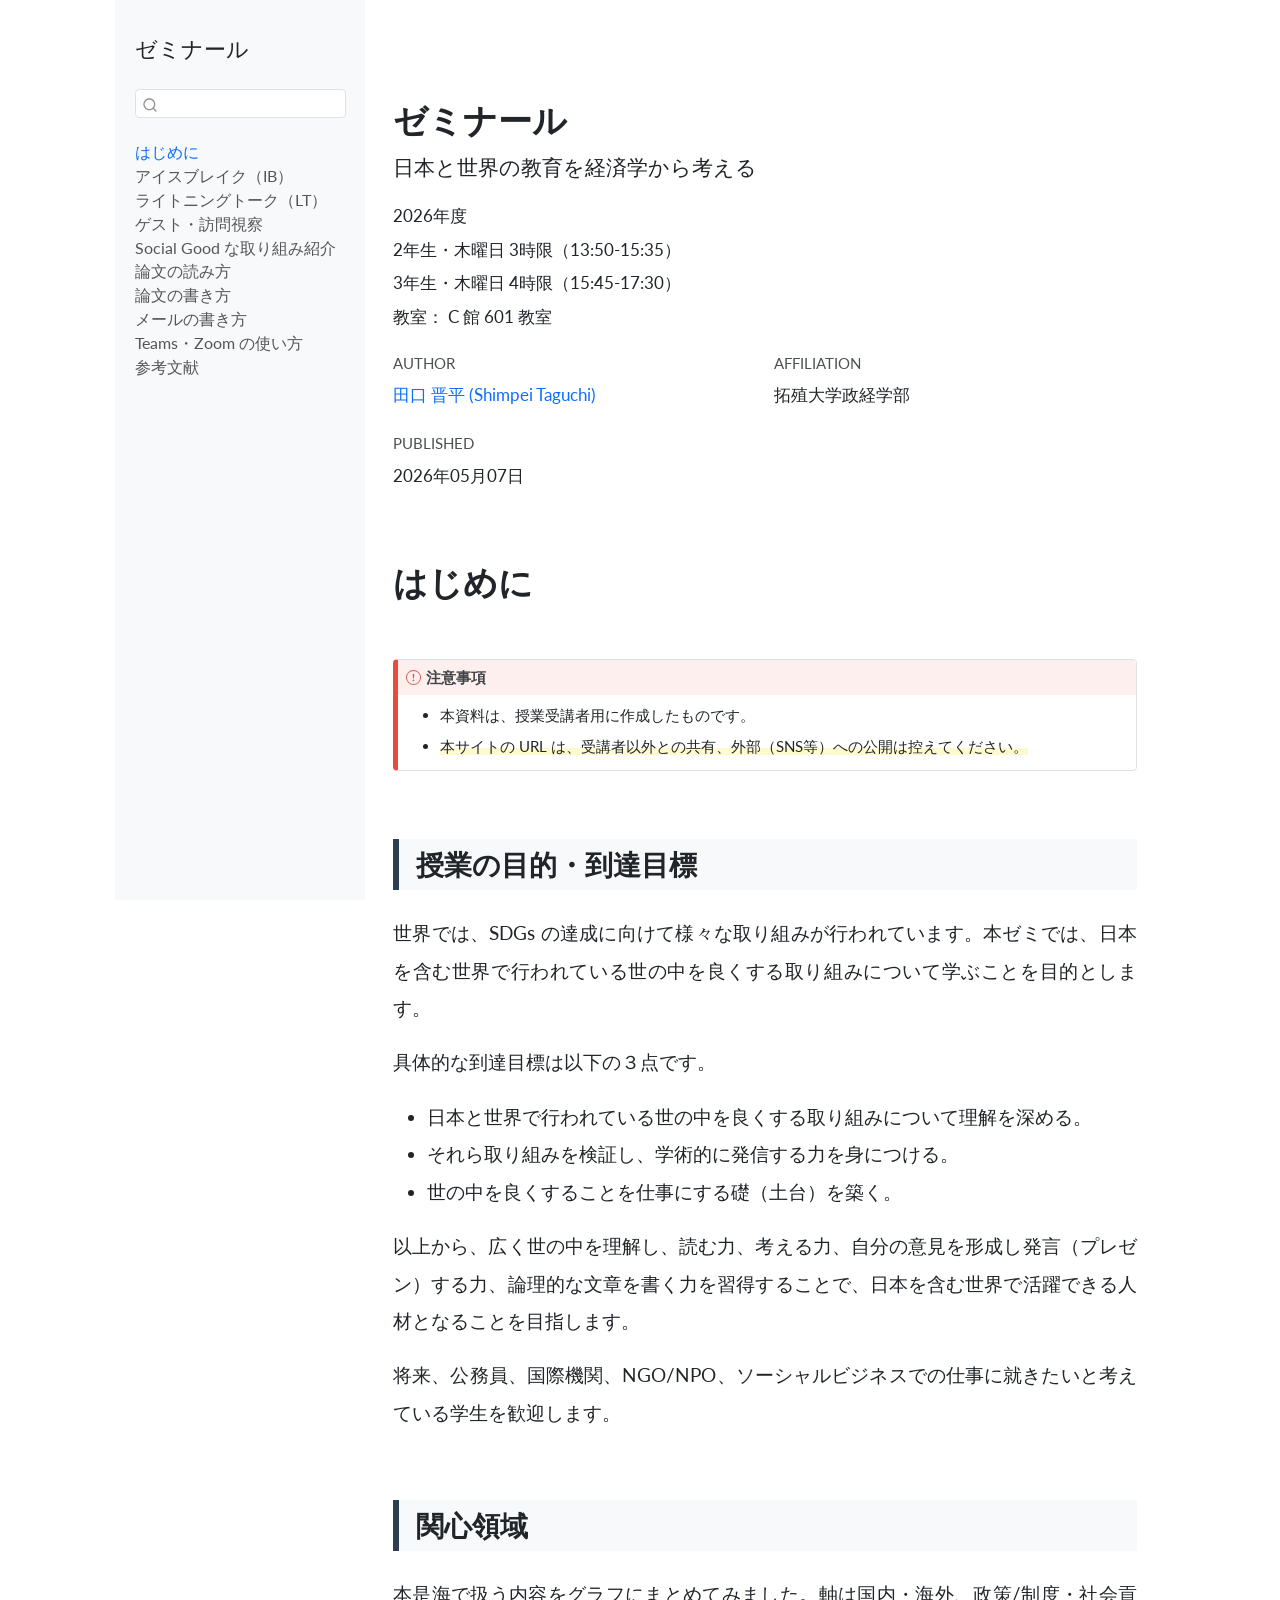
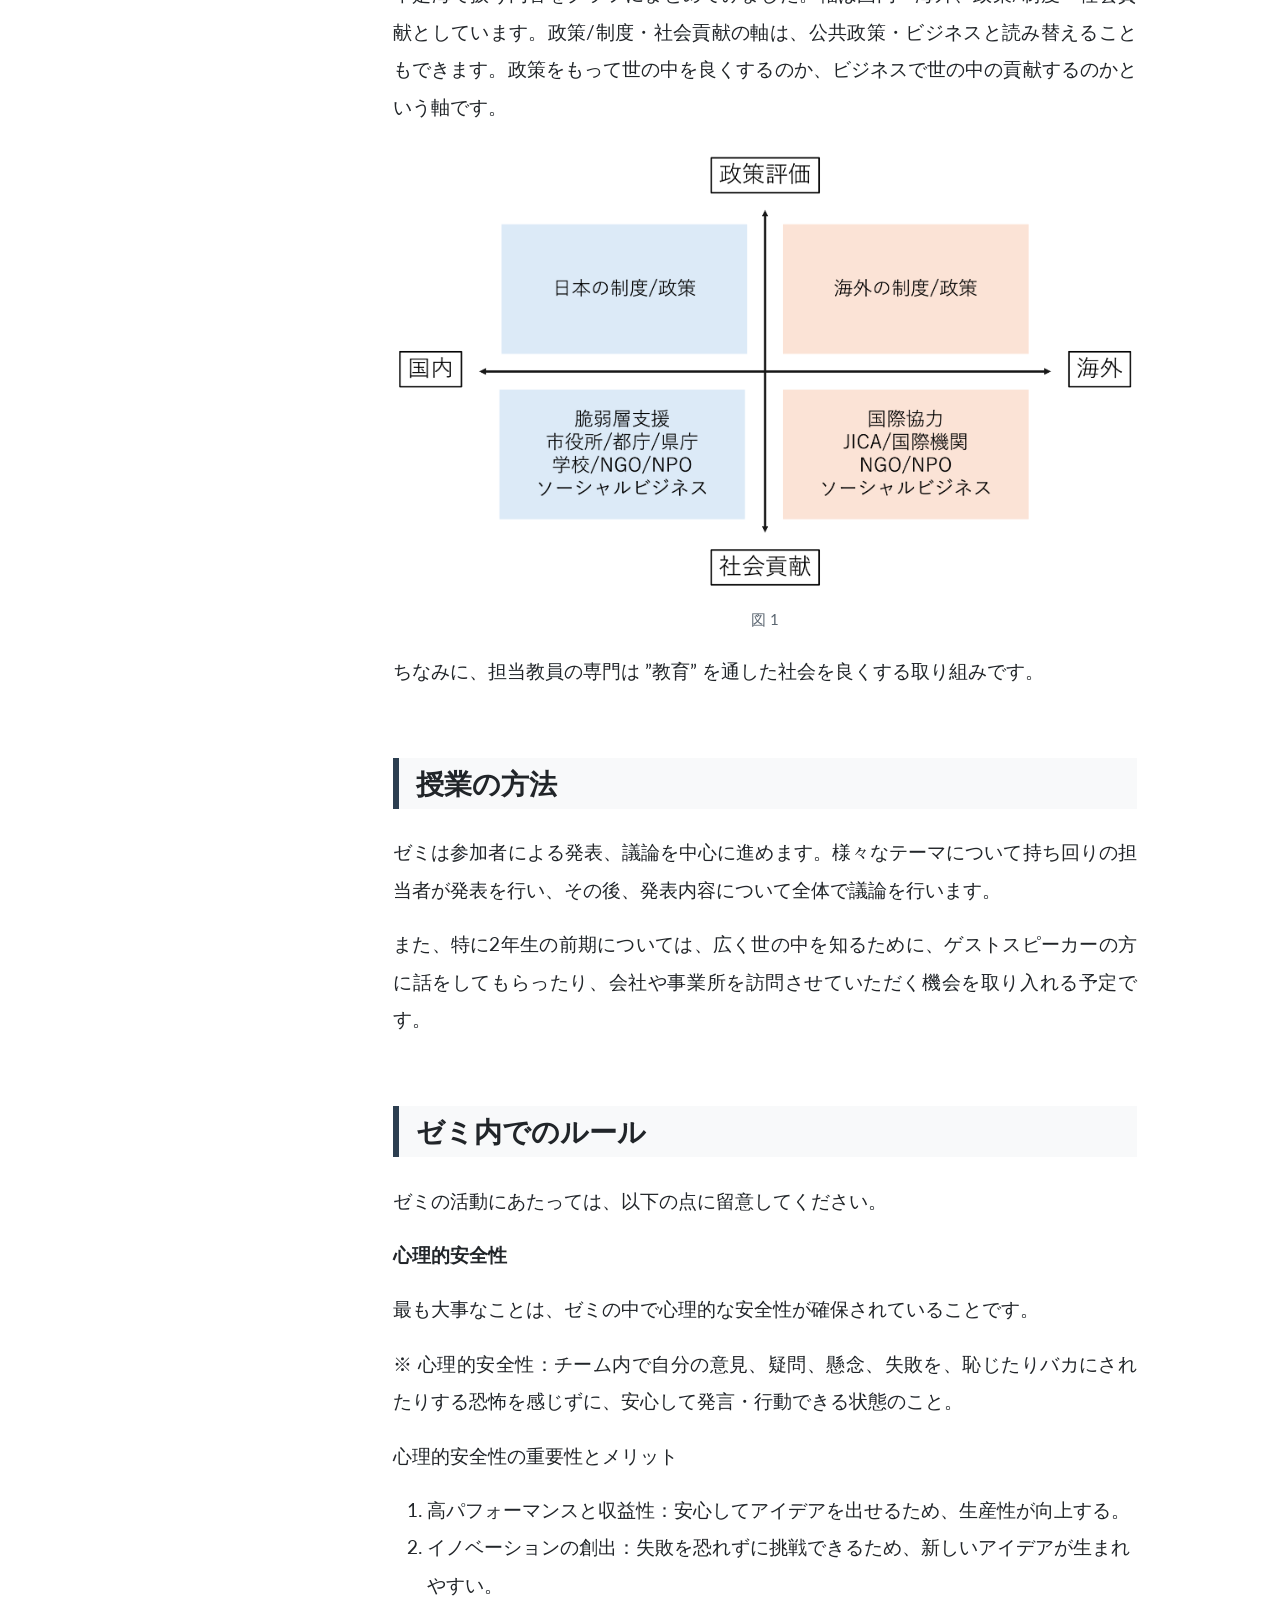
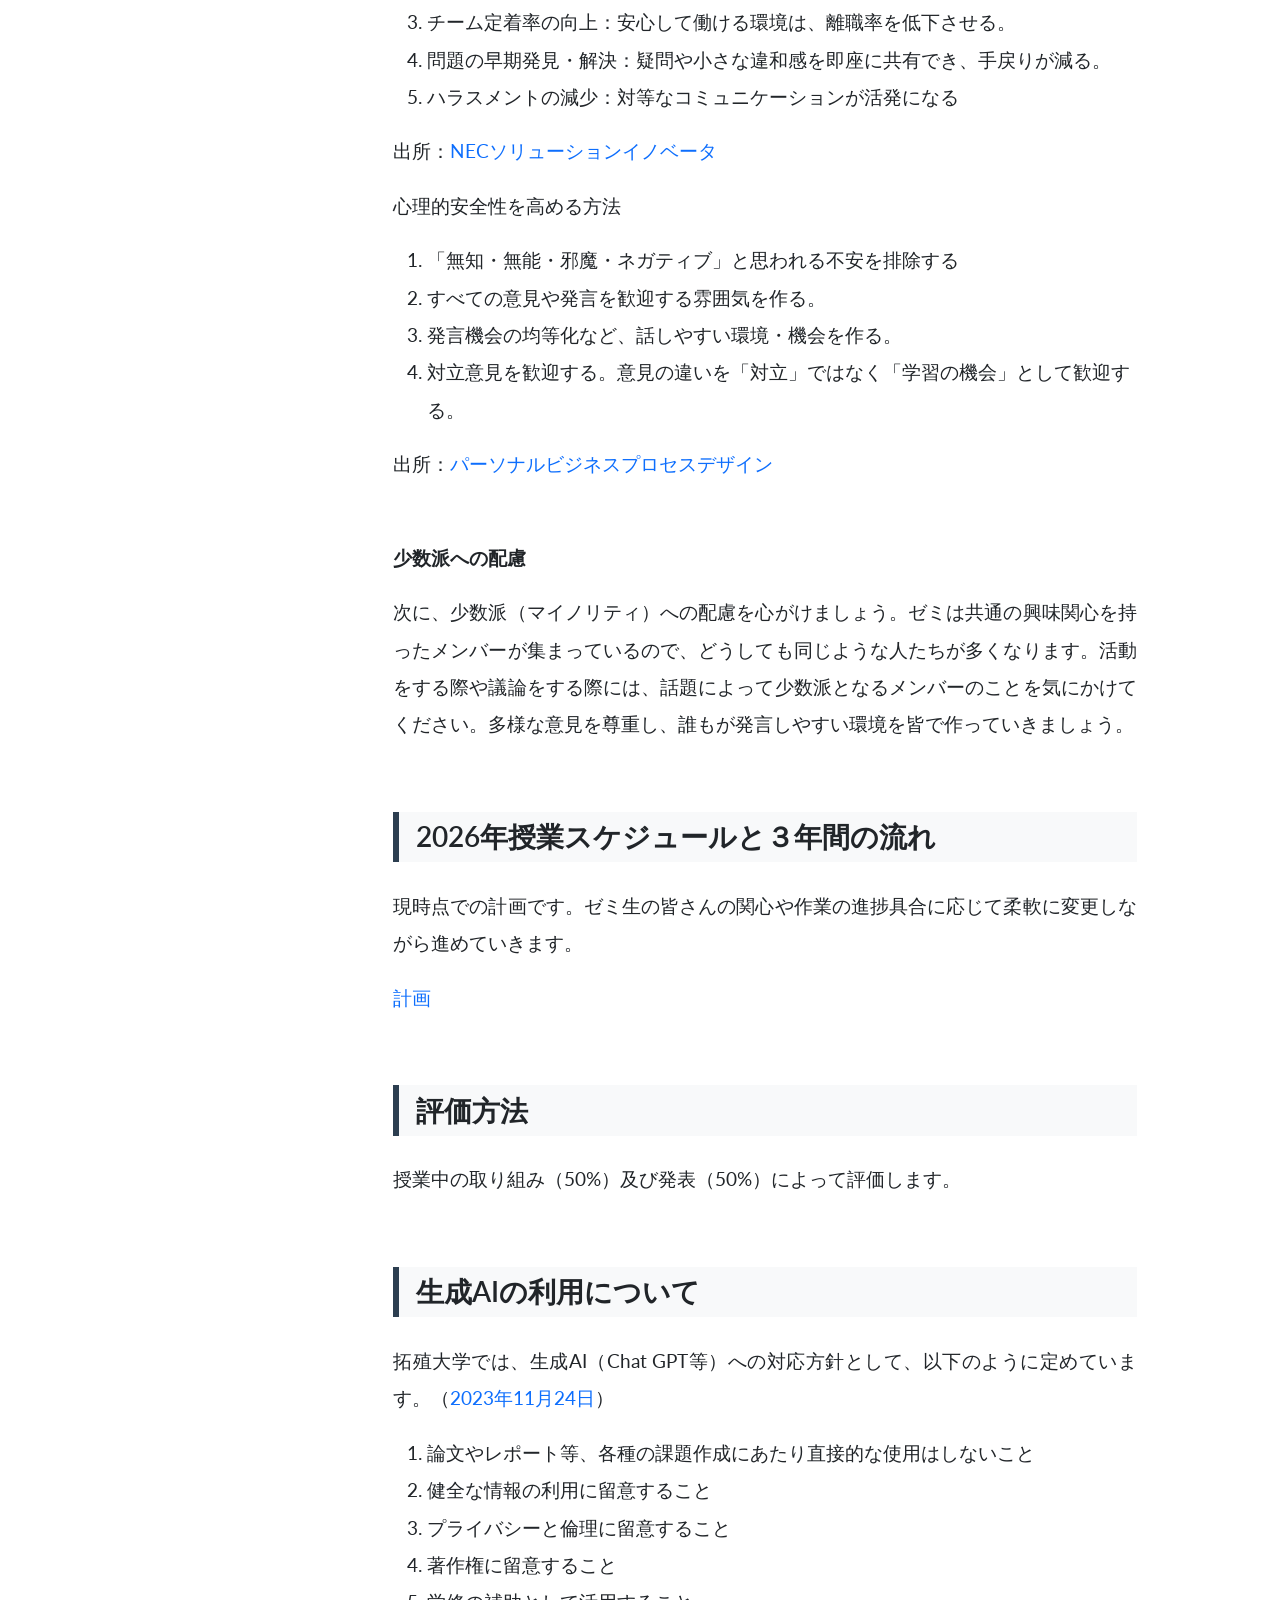
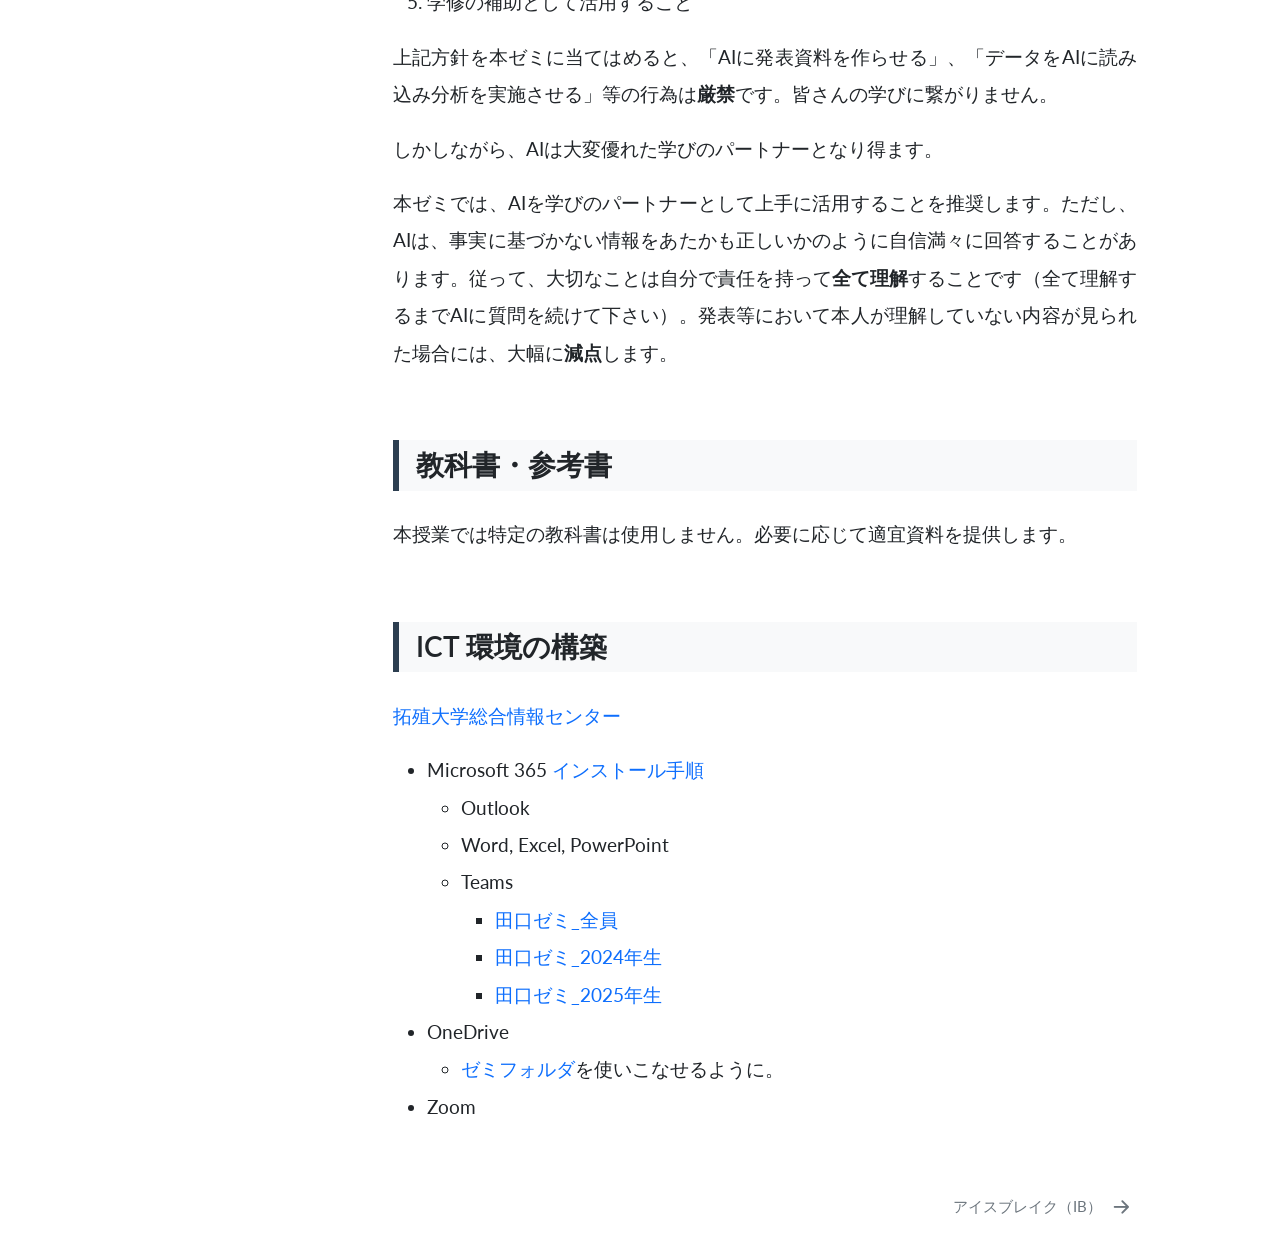
==== commit 1f5b44a6: "Built site for gh-pages" ====
--- a/index.html
+++ b/index.html
@@ -133,6 +133,31 @@
 </li>
         <li class="sidebar-item">
   <div class="sidebar-item-container"> 
+  <a href="./social_good.html" class="sidebar-item-text sidebar-link"><span class="chapter-title">Social Good な取り組み紹介</span></a>
+  </div>
+</li>
+        <li class="sidebar-item">
+  <div class="sidebar-item-container"> 
+  <a href="./article_read.html" class="sidebar-item-text sidebar-link"><span class="chapter-title">論文の読み方</span></a>
+  </div>
+</li>
+        <li class="sidebar-item">
+  <div class="sidebar-item-container"> 
+  <a href="./article_write.html" class="sidebar-item-text sidebar-link"><span class="chapter-title">論文の書き方</span></a>
+  </div>
+</li>
+        <li class="sidebar-item">
+  <div class="sidebar-item-container"> 
+  <a href="./email.html" class="sidebar-item-text sidebar-link"><span class="chapter-title">メールの書き方</span></a>
+  </div>
+</li>
+        <li class="sidebar-item">
+  <div class="sidebar-item-container"> 
+  <a href="./teams_zoom.html" class="sidebar-item-text sidebar-link"><span class="chapter-title">Teams・Zoom の使い方</span></a>
+  </div>
+</li>
+        <li class="sidebar-item">
+  <div class="sidebar-item-container"> 
   <a href="./references.html" class="sidebar-item-text sidebar-link">
  <span class="menu-text">参考文献</span></a>
   </div>
@@ -181,7 +206,7 @@
     <div>
     <div class="quarto-title-meta-heading">Published</div>
     <div class="quarto-title-meta-contents">
-      <p class="date">2026年04月16日</p>
+      <p class="date">2026年05月07日</p>
     </div>
   </div>
   
